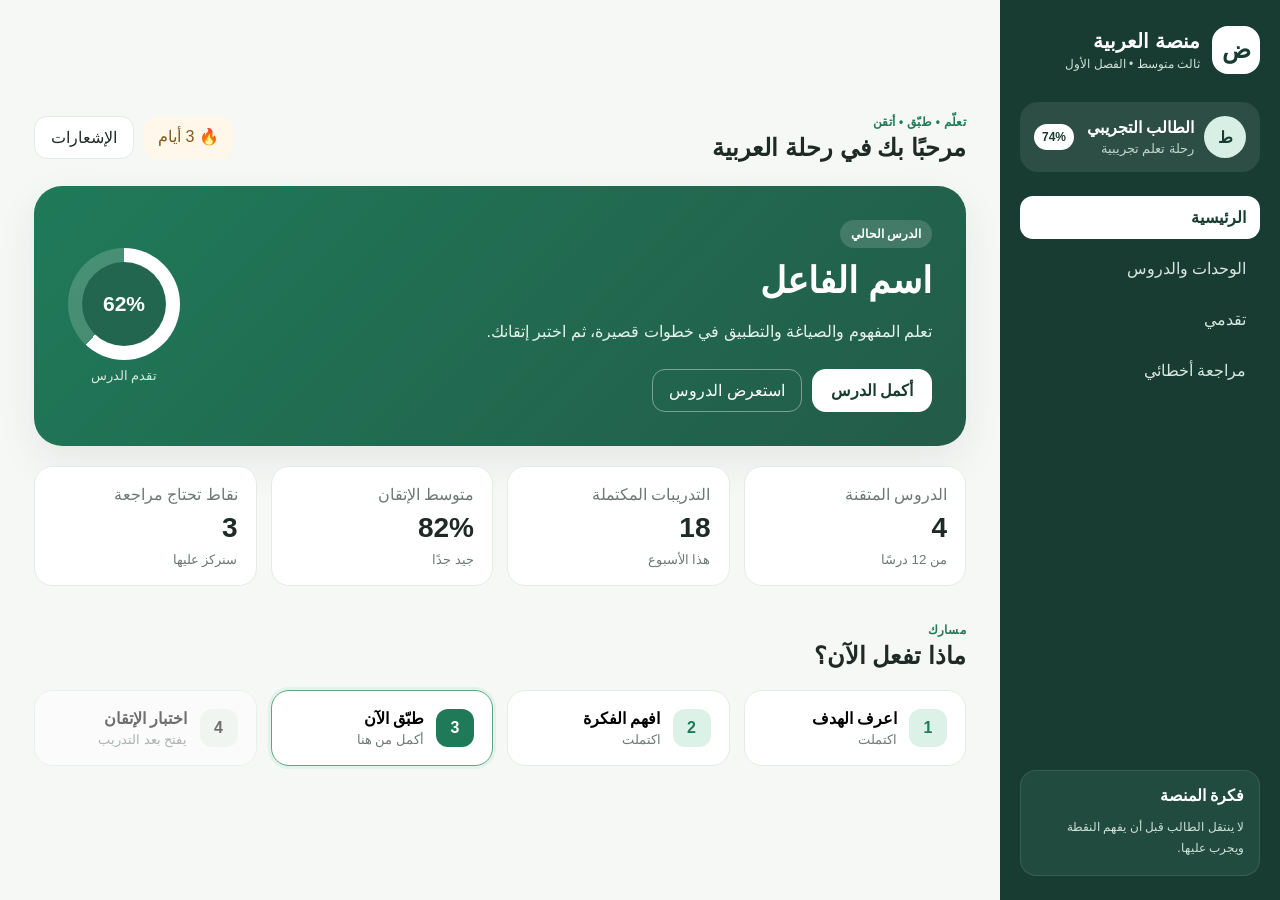
==== index.html @ d17ab95f "Add files via upload" ====
<!doctype html>
<html lang="ar" dir="rtl">
<head>
<meta charset="utf-8">
<meta name="viewport" content="width=device-width,initial-scale=1">
<title>منصة العربية التعليمية</title>
<link rel="stylesheet" href="styles.css">
</head>
<body>
<div class="app-shell">
  <aside class="sidebar" id="sidebar">
    <div class="brand">
      <div class="brand-mark">ض</div>
      <div>
        <h1>منصة العربية</h1>
        <p>ثالث متوسط • الفصل الأول</p>
      </div>
    </div>

    <div class="student-card">
      <div class="avatar">ط</div>
      <div>
        <strong>الطالب التجريبي</strong>
        <small>رحلة تعلم تجريبية</small>
      </div>
      <span class="score">74%</span>
    </div>

    <nav>
      <button class="nav-item active" data-view="home">الرئيسية</button>
      <button class="nav-item" data-view="units">الوحدات والدروس</button>
      <button class="nav-item" data-view="progress">تقدمي</button>
      <button class="nav-item" data-view="review">مراجعة أخطائي</button>
    </nav>

    <div class="side-note">
      <strong>فكرة المنصة</strong>
      <p>لا ينتقل الطالب قبل أن يفهم النقطة ويجرب عليها.</p>
    </div>
  </aside>

  <main class="main">
    <header class="topbar">
      <button class="menu-btn" id="menuBtn">☰</button>
      <div>
        <span class="eyebrow">تعلّم • طبّق • أتقن</span>
        <h2 id="pageTitle">مرحبًا بك في رحلة العربية</h2>
      </div>
      <div class="top-actions">
        <div class="streak">🔥 3 أيام</div>
        <button class="ghost">الإشعارات</button>
      </div>
    </header>

    <section id="home" class="view active-view">
      <div class="hero">
        <div>
          <span class="pill">الدرس الحالي</span>
          <h3>اسم الفاعل</h3>
          <p>تعلم المفهوم والصياغة والتطبيق في خطوات قصيرة، ثم اختبر إتقانك.</p>
          <div class="hero-actions">
            <button class="primary" onclick="openLesson()">أكمل الدرس</button>
            <button class="secondary" onclick="switchView('units')">استعرض الدروس</button>
          </div>
        </div>
        <div class="progress-ring">
          <div class="ring"><span>62%</span></div>
          <small>تقدم الدرس</small>
        </div>
      </div>

      <div class="stats-grid">
        <article><span>الدروس المتقنة</span><strong>4</strong><small>من 12 درسًا</small></article>
        <article><span>التدريبات المكتملة</span><strong>18</strong><small>هذا الأسبوع</small></article>
        <article><span>متوسط الإتقان</span><strong>82%</strong><small>جيد جدًا</small></article>
        <article><span>نقاط تحتاج مراجعة</span><strong>3</strong><small>سنركز عليها</small></article>
      </div>

      <div class="section-head">
        <div><span class="eyebrow">مسارك</span><h3>ماذا تفعل الآن؟</h3></div>
      </div>

      <div class="path-grid">
        <button class="path-card done"><span>1</span><div><strong>اعرف الهدف</strong><small>اكتملت</small></div></button>
        <button class="path-card done"><span>2</span><div><strong>افهم الفكرة</strong><small>اكتملت</small></div></button>
        <button class="path-card current" onclick="openLesson()"><span>3</span><div><strong>طبّق الآن</strong><small>أكمل من هنا</small></div></button>
        <button class="path-card locked"><span>4</span><div><strong>اختبار الإتقان</strong><small>يفتح بعد التدريب</small></div></button>
      </div>
    </section>

    <section id="units" class="view">
      <div class="section-head">
        <div><span class="eyebrow">الكتاب الدراسي</span><h3>الوحدات والدروس</h3></div>
        <div class="filter-chip">الفصل الدراسي الأول</div>
      </div>

      <div class="unit-card">
        <div class="unit-heading">
          <div><span class="unit-no">01</span><div><small>الوحدة الأولى</small><h3>حقوق وواجبات</h3></div></div>
          <span class="unit-progress">42% مكتمل</span>
        </div>
        <div class="lesson-list">
          <button><span class="type">استماع</span><strong>فئات تكلؤها عين الشريعة</strong><em>ابدأ</em></button>
          <button><span class="type">فهم قرائي</span><strong>وقضى ربك</strong><em>ابدأ</em></button>
          <button><span class="type">استراتيجية قراءة</span><strong>حقوق الأشخاص ذوي الإعاقة</strong><em>ابدأ</em></button>
          <button><span class="type">تحليل أدبي</span><strong>دَيْن الكريم</strong><em>ابدأ</em></button>
          <button><span class="type">رسم إملائي</span><strong>الألف اللينة في الأفعال الثلاثية</strong><em>ابدأ</em></button>
          <button class="featured" onclick="openLesson()"><span class="type">صنف لغوي</span><strong>اسم الفاعل</strong><em>أكمل ←</em></button>
          <button><span class="type">أسلوب لغوي</span><strong>القسم</strong><em>ابدأ</em></button>
          <button><span class="type">وظيفة نحوية</span><strong>الحال</strong><em>ابدأ</em></button>
        </div>
      </div>

      <div class="unit-card muted">
        <div class="unit-heading">
          <div><span class="unit-no">02</span><div><small>الوحدة الثانية</small><h3>أعلام معاصرون</h3></div></div>
          <span class="unit-progress">لم تبدأ</span>
        </div>
        <p class="unit-desc">تفتح الدروس تدريجيًا بحسب خطة المعلم.</p>
      </div>
    </section>

    <section id="lesson" class="view">
      <div class="lesson-top">
        <button class="back" onclick="switchView('units')">← العودة للدروس</button>
        <div class="lesson-progress"><span style="width:62%"></span></div>
        <small>62% من الدرس</small>
      </div>

      <div class="lesson-banner">
        <div>
          <span class="pill">الصنف اللغوي</span>
          <h2>اسم الفاعل</h2>
          <p>درس مصغّر: كل نقطة لها شرح قصير ثم تطبيق مباشر.</p>
        </div>
        <div class="lesson-meta">
          <span>⏱ 12 دقيقة</span><span>🎯 4 أهداف</span><span>✍️ 8 تدريبات</span>
        </div>
      </div>

      <div class="lesson-layout">
        <div class="lesson-content">
          <article class="card goals">
            <div class="card-title"><span>01</span><div><small>قبل أن تبدأ</small><h3>ماذا ستتعلم؟</h3></div></div>
            <div class="goal-list">
              <label><input type="checkbox" checked disabled> أن يتعرف الطالب مفهوم اسم الفاعل.</label>
              <label><input type="checkbox" disabled> أن يصوغ اسم الفاعل من الفعل الثلاثي.</label>
              <label><input type="checkbox" disabled> أن يصوغ اسم الفاعل من غير الثلاثي.</label>
              <label><input type="checkbox" disabled> أن يستخرج اسم الفاعل ويوظفه في جملة.</label>
            </div>
          </article>

          <article class="card micro-step">
            <div class="card-title"><span>02</span><div><small>النقطة الأولى</small><h3>ما اسم الفاعل؟</h3></div></div>
            <div class="explain">
              <p><strong>اسم الفاعل</strong> اسم مشتق يدل على من قام بالفعل.</p>
              <div class="examples">
                <span>كتب ← <b>كاتب</b></span>
                <span>حفظ ← <b>حافظ</b></span>
                <span>جلس ← <b>جالس</b></span>
              </div>
            </div>

            <div class="quick-check">
              <span class="check-label">تأكد من فهمك</span>
              <p>أي الكلمات الآتية اسم فاعل؟</p>
              <div class="choices" data-correct="كاتب">
                <button>كتاب</button><button>كاتب</button><button>مكتوب</button><button>كتابة</button>
              </div>
              <div class="feedback"></div>
            </div>
          </article>

          <article class="card video-card">
            <div class="card-title"><span>03</span><div><small>فيديو مختصر</small><h3>شاهد الفكرة في دقائق</h3></div></div>
            <div class="video-placeholder">
              <div class="play">▶</div>
              <strong>ضع رابط الفيديو هنا</strong>
              <small>YouTube / Vimeo / أي منصة فيديو تسمح بالتضمين</small>
            </div>
            <p class="hint">الأفضل: فيديو 3–7 دقائق يشرح نقطة واحدة فقط.</p>
          </article>

          <article class="card micro-step">
            <div class="card-title"><span>04</span><div><small>النقطة الثانية</small><h3>صياغته من الفعل الثلاثي</h3></div></div>
            <div class="rule-box">
              <span>القاعدة</span>
              <strong>يُصاغ غالبًا على وزن «فاعل».</strong>
            </div>
            <div class="examples">
              <span>نصر ← <b>ناصر</b></span>
              <span>شكر ← <b>شاكر</b></span>
              <span>صدق ← <b>صادق</b></span>
            </div>
            <div class="quick-check">
              <span class="check-label">طبّق الآن</span>
              <p>اسم الفاعل من الفعل «حفظ» هو:</p>
              <div class="choices" data-correct="حافظ">
                <button>محفوظ</button><button>حافظ</button><button>حِفظ</button><button>حَفِظ</button>
              </div>
              <div class="feedback"></div>
            </div>
          </article>

          <article class="card mastery">
            <div>
              <span class="eyebrow">بعد إنهاء النقاط</span>
              <h3>اختبار إتقان الدرس</h3>
              <p>6 أسئلة قصيرة: معرفة + تطبيق + استدلال. درجة الإتقان 80%.</p>
            </div>
            <button class="primary" id="masteryBtn">ابدأ اختبار الإتقان</button>
          </article>
        </div>

        <aside class="lesson-side">
          <div class="mini-card">
            <strong>رحلة الدرس</strong>
            <ol>
              <li class="done">الأهداف</li>
              <li class="done">مفهوم اسم الفاعل</li>
              <li class="current">الصياغة من الثلاثي</li>
              <li>الصياغة من غير الثلاثي</li>
              <li>التطبيق في السياق</li>
              <li>اختبار الإتقان</li>
            </ol>
          </div>
          <div class="mini-card smart">
            <span>💡</span>
            <strong>معالجة ذكية</strong>
            <p>إذا أخطأت في نقطة محددة فلن تعيد الدرس كله؛ ستعود للنقطة نفسها مع شرح أبسط وتدريب جديد.</p>
          </div>
        </aside>
      </div>
    </section>

    <section id="progress" class="view">
      <div class="section-head"><div><span class="eyebrow">ملف الطالب</span><h3>تقدمي في المهارات</h3></div></div>
      <div class="skills">
        <div><span>الفهم القرائي</span><div><i style="width:86%"></i></div><b>86%</b></div>
        <div><span>الصنف اللغوي</span><div><i style="width:74%"></i></div><b>74%</b></div>
        <div><span>الأسلوب اللغوي</span><div><i style="width:68%"></i></div><b>68%</b></div>
        <div><span>الوظيفة النحوية</span><div><i style="width:79%"></i></div><b>79%</b></div>
      </div>
    </section>

    <section id="review" class="view">
      <div class="section-head"><div><span class="eyebrow">مراجعة موجهة</span><h3>أخطائي التي تحتاج تدريبًا</h3></div></div>
      <div class="review-grid">
        <article><span class="warning">تحتاج مراجعة</span><h4>اسم الفاعل من غير الثلاثي</h4><p>أخطأت في سؤالين من آخر محاولة.</p><button class="secondary" onclick="openLesson()">تدرب الآن</button></article>
        <article><span class="ok">قريب من الإتقان</span><h4>أسلوب القسم</h4><p>أجب عن تدريب واحد إضافي لإكمال الإتقان.</p><button class="secondary">ابدأ التدريب</button></article>
      </div>
    </section>
  </main>
</div>

<div class="toast" id="toast"></div>
<script src="app.js"></script>
</body>
</html>
---- styles.css ----
:root{
  --bg:#f6f8f6;
  --card:#ffffff;
  --ink:#1e2a25;
  --muted:#6c7a73;
  --line:#e4ebe7;
  --accent:#1f7a5a;
  --accent2:#e9f5ef;
  --gold:#b47c2a;
  --danger:#b14b4b;
  --shadow:0 14px 40px rgba(30,42,37,.08);
  --radius:22px;
}
*{box-sizing:border-box}
body{margin:0;font-family:"Tahoma","Arial",sans-serif;background:var(--bg);color:var(--ink)}
button{font:inherit}
.app-shell{display:grid;grid-template-columns:280px 1fr;min-height:100vh}
.sidebar{background:#183c31;color:white;padding:26px 20px;position:sticky;top:0;height:100vh}
.brand{display:flex;gap:12px;align-items:center;margin-bottom:28px}
.brand-mark{width:48px;height:48px;border-radius:16px;background:#fff;color:#183c31;display:grid;place-items:center;font-weight:800;font-size:24px}
.brand h1{font-size:20px;margin:0 0 4px}.brand p{margin:0;color:#cfe0d8;font-size:12px}
.student-card{background:rgba(255,255,255,.09);padding:14px;border-radius:18px;display:grid;grid-template-columns:42px 1fr auto;gap:10px;align-items:center;margin-bottom:24px}
.avatar{width:42px;height:42px;border-radius:50%;background:#d7efe4;color:#183c31;display:grid;place-items:center;font-weight:800}
.student-card strong,.student-card small{display:block}.student-card small{color:#bfd5cb;margin-top:4px}.score{background:#fff;color:#183c31;padding:6px 8px;border-radius:999px;font-size:12px;font-weight:700}
nav{display:grid;gap:8px}.nav-item{border:0;background:transparent;color:#d7e6df;text-align:right;padding:12px 14px;border-radius:13px;cursor:pointer}
.nav-item:hover,.nav-item.active{background:white;color:#183c31;font-weight:700}
.side-note{position:absolute;bottom:24px;right:20px;left:20px;background:#214b3e;border:1px solid rgba(255,255,255,.1);padding:15px;border-radius:16px}
.side-note p{font-size:12px;line-height:1.8;color:#cfe0d8;margin-bottom:0}
.main{padding:0 34px 50px;max-width:1500px;width:100%;margin:auto}
.topbar{display:flex;align-items:center;justify-content:space-between;padding:28px 0 24px;gap:20px}
.topbar h2{margin:4px 0 0;font-size:24px}.eyebrow{font-size:12px;color:var(--accent);font-weight:800;letter-spacing:.3px}
.top-actions{display:flex;gap:10px}.ghost,.secondary{background:white;border:1px solid var(--line);padding:11px 16px;border-radius:13px;color:var(--ink);cursor:pointer}.streak{padding:11px 14px;background:#fff7e9;border-radius:13px;color:#80591c}
.menu-btn{display:none;border:0;background:white;border-radius:10px;padding:8px 10px}
.view{display:none}.active-view{display:block}
.hero{background:linear-gradient(135deg,#1f7a5a,#235b48);color:white;padding:34px;border-radius:28px;display:flex;justify-content:space-between;align-items:center;box-shadow:var(--shadow)}
.hero h3{font-size:36px;margin:12px 0}.hero p{max-width:650px;color:#e6f2ed;line-height:1.8}.pill{display:inline-block;background:rgba(255,255,255,.15);padding:7px 11px;border-radius:999px;font-size:12px;font-weight:700}
.hero-actions{display:flex;gap:10px;margin-top:22px}.primary{background:#183c31;color:white;border:0;padding:12px 19px;border-radius:14px;font-weight:800;cursor:pointer}.hero .primary{background:white;color:#183c31}.hero .secondary{background:transparent;color:white;border-color:rgba(255,255,255,.4)}
.progress-ring{text-align:center}.ring{width:112px;height:112px;border-radius:50%;background:conic-gradient(#fff 62%,rgba(255,255,255,.18) 0);display:grid;place-items:center;position:relative}.ring:after{content:"";width:84px;height:84px;border-radius:50%;background:#23664f;position:absolute}.ring span{z-index:2;font-weight:900;font-size:21px}.progress-ring small{display:block;margin-top:8px;color:#d8ebe3}
.stats-grid{display:grid;grid-template-columns:repeat(4,1fr);gap:14px;margin:20px 0 34px}.stats-grid article{background:white;border:1px solid var(--line);border-radius:18px;padding:18px}.stats-grid span,.stats-grid small{display:block;color:var(--muted)}.stats-grid strong{display:block;font-size:28px;margin:8px 0}
.section-head{display:flex;align-items:center;justify-content:space-between;margin:12px 0 16px}.section-head h3{margin:4px 0;font-size:24px}.filter-chip{background:white;border:1px solid var(--line);padding:10px 13px;border-radius:999px;font-size:12px}
.path-grid{display:grid;grid-template-columns:repeat(4,1fr);gap:14px}.path-card{border:1px solid var(--line);background:white;border-radius:18px;padding:18px;display:flex;gap:12px;text-align:right;align-items:center;cursor:pointer}.path-card>span{width:38px;height:38px;border-radius:12px;background:#eef3f0;display:grid;place-items:center;font-weight:900}.path-card strong,.path-card small{display:block}.path-card small{color:var(--muted);margin-top:4px}.path-card.done>span{background:#dcf2e8;color:var(--accent)}.path-card.current{border-color:#5ca586;box-shadow:0 0 0 3px #e3f3ec}.path-card.current>span{background:var(--accent);color:white}.path-card.locked{opacity:.55}
.unit-card{background:white;border:1px solid var(--line);border-radius:24px;padding:20px;margin-bottom:18px}.unit-heading{display:flex;justify-content:space-between;align-items:center;padding-bottom:16px;border-bottom:1px solid var(--line)}.unit-heading>div{display:flex;align-items:center;gap:12px}.unit-no{font-size:28px;color:#9db0a7;font-weight:900}.unit-heading h3{margin:3px 0}.unit-heading small{color:var(--muted)}.unit-progress{font-size:12px;background:var(--accent2);color:var(--accent);padding:8px 10px;border-radius:999px}.lesson-list{display:grid;gap:8px;padding-top:14px}.lesson-list button{display:grid;grid-template-columns:150px 1fr auto;align-items:center;gap:12px;border:0;background:#fbfcfb;padding:13px 14px;border-radius:14px;text-align:right;cursor:pointer}.lesson-list button:hover{background:#f0f6f3}.lesson-list .type{font-size:11px;color:var(--accent);font-weight:800}.lesson-list em{font-style:normal;color:var(--muted);font-size:12px}.lesson-list .featured{background:#eaf6f0;border:1px solid #cfe9dc}.unit-card.muted{opacity:.75}.unit-desc{color:var(--muted)}
.lesson-top{display:grid;grid-template-columns:auto 1fr auto;align-items:center;gap:14px;margin-bottom:16px}.back{border:0;background:transparent;color:var(--accent);cursor:pointer}.lesson-progress{height:8px;background:#e5ece8;border-radius:99px;overflow:hidden}.lesson-progress span{display:block;height:100%;background:var(--accent);border-radius:99px}
.lesson-banner{background:#fff;border:1px solid var(--line);border-radius:24px;padding:24px;display:flex;justify-content:space-between;align-items:end}.lesson-banner .pill{background:var(--accent2);color:var(--accent)}.lesson-banner h2{font-size:32px;margin:10px 0}.lesson-banner p{color:var(--muted)}.lesson-meta{display:flex;gap:8px;flex-wrap:wrap}.lesson-meta span{background:#f4f7f5;padding:9px 10px;border-radius:12px;font-size:12px}
.lesson-layout{display:grid;grid-template-columns:minmax(0,1fr) 280px;gap:18px;margin-top:18px}.lesson-content{display:grid;gap:16px}.card,.mini-card{background:white;border:1px solid var(--line);border-radius:22px;padding:22px}.card-title{display:flex;gap:12px;align-items:center;margin-bottom:18px}.card-title>span{width:42px;height:42px;border-radius:13px;background:var(--accent2);color:var(--accent);display:grid;place-items:center;font-weight:900}.card-title small{color:var(--muted)}.card-title h3{margin:3px 0}
.goal-list{display:grid;gap:11px}.goal-list label{background:#f8faf9;padding:12px 14px;border-radius:12px}.goal-list input{accent-color:var(--accent);margin-left:8px}
.explain{line-height:1.9}.examples{display:flex;gap:10px;flex-wrap:wrap;margin-top:14px}.examples span{background:#f3f7f5;border:1px solid var(--line);padding:10px 13px;border-radius:12px}
.quick-check{margin-top:20px;padding-top:18px;border-top:1px dashed #dbe4df}.check-label{font-size:11px;font-weight:800;color:var(--gold);background:#fff4df;padding:6px 9px;border-radius:999px}.choices{display:grid;grid-template-columns:repeat(2,1fr);gap:9px;margin-top:12px}.choices button{border:1px solid var(--line);background:white;padding:12px;border-radius:12px;cursor:pointer}.choices button.correct{border-color:#52a27d;background:#e8f6ef;color:#176442;font-weight:800}.choices button.wrong{border-color:#d88585;background:#fff0f0;color:#9e3434}.feedback{min-height:24px;margin-top:10px;font-size:13px;font-weight:700}
.video-placeholder{height:250px;border-radius:18px;background:linear-gradient(135deg,#1d332b,#315846);color:white;display:grid;place-items:center;text-align:center;align-content:center;gap:8px}.play{width:60px;height:60px;border-radius:50%;background:white;color:#1d332b;display:grid;place-items:center;font-size:20px;margin:auto}.video-placeholder small{color:#d2e3dc}.hint{font-size:12px;color:var(--muted);margin-bottom:0}
.rule-box{padding:16px;border-right:4px solid var(--accent);background:#f2f8f5;border-radius:12px}.rule-box span,.rule-box strong{display:block}.rule-box span{font-size:11px;color:var(--muted);margin-bottom:5px}
.mastery{display:flex;justify-content:space-between;align-items:center;background:#193e32;color:white}.mastery .eyebrow{color:#a9dbc6}.mastery p{color:#d6e8e0;max-width:620px}
.lesson-side{display:grid;align-content:start;gap:14px;position:sticky;top:20px;height:max-content}.mini-card ol{padding-right:20px;margin-bottom:0}.mini-card li{padding:8px 0;color:var(--muted)}.mini-card li.done{color:var(--accent)}.mini-card li.current{font-weight:800;color:var(--ink)}.mini-card.smart{background:#fff8ec;border-color:#f1dfbc}.mini-card.smart span{font-size:24px}.mini-card.smart p{font-size:12px;line-height:1.8;color:#735a30}
.skills{display:grid;gap:12px}.skills>div{background:white;border:1px solid var(--line);border-radius:16px;padding:16px;display:grid;grid-template-columns:160px 1fr 60px;gap:14px;align-items:center}.skills>div>div{height:10px;background:#e6ece9;border-radius:99px;overflow:hidden}.skills i{display:block;height:100%;background:var(--accent);border-radius:99px}.skills b{text-align:left}
.review-grid{display:grid;grid-template-columns:repeat(2,1fr);gap:16px}.review-grid article{background:white;border:1px solid var(--line);border-radius:20px;padding:20px}.review-grid p{color:var(--muted)}.warning,.ok{font-size:11px;padding:6px 9px;border-radius:99px;font-weight:800}.warning{background:#fff0e5;color:#a85a20}.ok{background:#eaf6f0;color:#21684f}
.toast{position:fixed;bottom:24px;left:24px;background:#182b24;color:white;padding:12px 16px;border-radius:14px;opacity:0;transform:translateY(10px);transition:.25s;pointer-events:none}.toast.show{opacity:1;transform:translateY(0)}
@media(max-width:1050px){.app-shell{grid-template-columns:1fr}.sidebar{position:fixed;right:-300px;z-index:50;width:280px;transition:.25s}.sidebar.open{right:0}.main{padding:0 18px 40px}.menu-btn{display:block}.stats-grid,.path-grid{grid-template-columns:repeat(2,1fr)}.lesson-layout{grid-template-columns:1fr}.lesson-side{position:static}.side-note{position:static;margin-top:24px}}
@media(max-width:700px){.top-actions{display:none}.hero{align-items:flex-start;gap:24px}.progress-ring{display:none}.stats-grid,.path-grid,.review-grid{grid-template-columns:1fr}.lesson-list button{grid-template-columns:1fr auto}.lesson-list .type{grid-column:1/-1}.lesson-banner{display:block}.lesson-meta{margin-top:16px}.choices{grid-template-columns:1fr}.skills>div{grid-template-columns:1fr}.mastery{display:block}.mastery button{margin-top:14px;width:100%}}
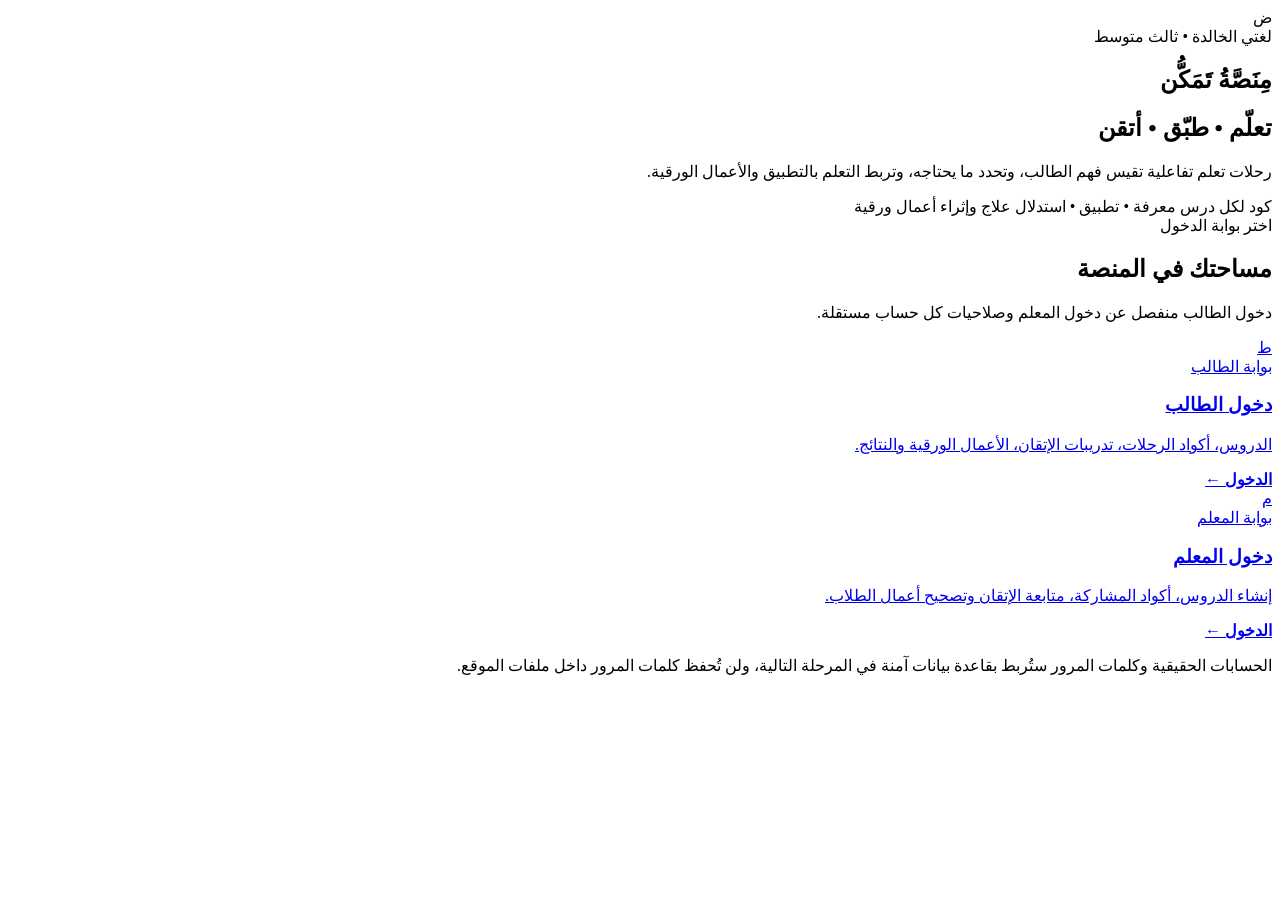
==== commit 794c6d7b: "feat: add separate student and teacher entry portals" ====
--- a/index.html
+++ b/index.html
@@ -3,257 +3,61 @@
 <head>
 <meta charset="utf-8">
 <meta name="viewport" content="width=device-width,initial-scale=1">
-<title>منصة العربية التعليمية</title>
-<link rel="stylesheet" href="styles.css">
+<meta name="theme-color" content="#173f35">
+<title>مِنَصَّةُ تَمَكُّن | لغتي الخالدة</title>
+<link rel="stylesheet" href="portal.css">
 </head>
-<body>
-<div class="app-shell">
-  <aside class="sidebar" id="sidebar">
-    <div class="brand">
+<body class="portal-body">
+<main class="portal-shell">
+  <section class="portal-hero">
+    <div class="brand-lockup">
       <div class="brand-mark">ض</div>
       <div>
-        <h1>منصة العربية</h1>
-        <p>ثالث متوسط • الفصل الأول</p>
+        <span class="eyebrow">لغتي الخالدة • ثالث متوسط</span>
+        <h1>مِنَصَّةُ تَمَكُّن</h1>
       </div>
     </div>
+    <h2>تعلّم • طبّق • أتقن</h2>
+    <p>رحلات تعلم تفاعلية تقيس فهم الطالب، وتحدد ما يحتاجه، وتربط التعلم بالتطبيق والأعمال الورقية.</p>
+    <div class="feature-pills">
+      <span>كود لكل درس</span>
+      <span>معرفة • تطبيق • استدلال</span>
+      <span>علاج وإثراء</span>
+      <span>أعمال ورقية</span>
+    </div>
+  </section>
 
-    <div class="student-card">
-      <div class="avatar">ط</div>
-      <div>
-        <strong>الطالب التجريبي</strong>
-        <small>رحلة تعلم تجريبية</small>
-      </div>
-      <span class="score">74%</span>
+  <section class="portal-choices" aria-label="بوابات الدخول">
+    <div class="section-heading">
+      <span>اختر بوابة الدخول</span>
+      <h2>مساحتك في المنصة</h2>
+      <p>دخول الطالب منفصل عن دخول المعلم وصلاحيات كل حساب مستقلة.</p>
     </div>
 
-    <nav>
-      <button class="nav-item active" data-view="home">الرئيسية</button>
-      <button class="nav-item" data-view="units">الوحدات والدروس</button>
-      <button class="nav-item" data-view="progress">تقدمي</button>
-      <button class="nav-item" data-view="review">مراجعة أخطائي</button>
-    </nav>
+    <div class="role-grid">
+      <a class="role-card student" href="student.html">
+        <div class="role-icon">ط</div>
+        <div>
+          <span class="role-label">بوابة الطالب</span>
+          <h3>دخول الطالب</h3>
+          <p>الدروس، أكواد الرحلات، تدريبات الإتقان، الأعمال الورقية والنتائج.</p>
+        </div>
+        <strong>الدخول ←</strong>
+      </a>
 
-    <div class="side-note">
-      <strong>فكرة المنصة</strong>
-      <p>لا ينتقل الطالب قبل أن يفهم النقطة ويجرب عليها.</p>
+      <a class="role-card teacher" href="teacher.html">
+        <div class="role-icon">م</div>
+        <div>
+          <span class="role-label">بوابة المعلم</span>
+          <h3>دخول المعلم</h3>
+          <p>إنشاء الدروس، أكواد المشاركة، متابعة الإتقان وتصحيح أعمال الطلاب.</p>
+        </div>
+        <strong>الدخول ←</strong>
+      </a>
     </div>
-  </aside>
 
-  <main class="main">
-    <header class="topbar">
-      <button class="menu-btn" id="menuBtn">☰</button>
-      <div>
-        <span class="eyebrow">تعلّم • طبّق • أتقن</span>
-        <h2 id="pageTitle">مرحبًا بك في رحلة العربية</h2>
-      </div>
-      <div class="top-actions">
-        <div class="streak">🔥 3 أيام</div>
-        <button class="ghost">الإشعارات</button>
-      </div>
-    </header>
-
-    <section id="home" class="view active-view">
-      <div class="hero">
-        <div>
-          <span class="pill">الدرس الحالي</span>
-          <h3>اسم الفاعل</h3>
-          <p>تعلم المفهوم والصياغة والتطبيق في خطوات قصيرة، ثم اختبر إتقانك.</p>
-          <div class="hero-actions">
-            <button class="primary" onclick="openLesson()">أكمل الدرس</button>
-            <button class="secondary" onclick="switchView('units')">استعرض الدروس</button>
-          </div>
-        </div>
-        <div class="progress-ring">
-          <div class="ring"><span>62%</span></div>
-          <small>تقدم الدرس</small>
-        </div>
-      </div>
-
-      <div class="stats-grid">
-        <article><span>الدروس المتقنة</span><strong>4</strong><small>من 12 درسًا</small></article>
-        <article><span>التدريبات المكتملة</span><strong>18</strong><small>هذا الأسبوع</small></article>
-        <article><span>متوسط الإتقان</span><strong>82%</strong><small>جيد جدًا</small></article>
-        <article><span>نقاط تحتاج مراجعة</span><strong>3</strong><small>سنركز عليها</small></article>
-      </div>
-
-      <div class="section-head">
-        <div><span class="eyebrow">مسارك</span><h3>ماذا تفعل الآن؟</h3></div>
-      </div>
-
-      <div class="path-grid">
-        <button class="path-card done"><span>1</span><div><strong>اعرف الهدف</strong><small>اكتملت</small></div></button>
-        <button class="path-card done"><span>2</span><div><strong>افهم الفكرة</strong><small>اكتملت</small></div></button>
-        <button class="path-card current" onclick="openLesson()"><span>3</span><div><strong>طبّق الآن</strong><small>أكمل من هنا</small></div></button>
-        <button class="path-card locked"><span>4</span><div><strong>اختبار الإتقان</strong><small>يفتح بعد التدريب</small></div></button>
-      </div>
-    </section>
-
-    <section id="units" class="view">
-      <div class="section-head">
-        <div><span class="eyebrow">الكتاب الدراسي</span><h3>الوحدات والدروس</h3></div>
-        <div class="filter-chip">الفصل الدراسي الأول</div>
-      </div>
-
-      <div class="unit-card">
-        <div class="unit-heading">
-          <div><span class="unit-no">01</span><div><small>الوحدة الأولى</small><h3>حقوق وواجبات</h3></div></div>
-          <span class="unit-progress">42% مكتمل</span>
-        </div>
-        <div class="lesson-list">
-          <button><span class="type">استماع</span><strong>فئات تكلؤها عين الشريعة</strong><em>ابدأ</em></button>
-          <button><span class="type">فهم قرائي</span><strong>وقضى ربك</strong><em>ابدأ</em></button>
-          <button><span class="type">استراتيجية قراءة</span><strong>حقوق الأشخاص ذوي الإعاقة</strong><em>ابدأ</em></button>
-          <button><span class="type">تحليل أدبي</span><strong>دَيْن الكريم</strong><em>ابدأ</em></button>
-          <button><span class="type">رسم إملائي</span><strong>الألف اللينة في الأفعال الثلاثية</strong><em>ابدأ</em></button>
-          <button class="featured" onclick="openLesson()"><span class="type">صنف لغوي</span><strong>اسم الفاعل</strong><em>أكمل ←</em></button>
-          <button><span class="type">أسلوب لغوي</span><strong>القسم</strong><em>ابدأ</em></button>
-          <button><span class="type">وظيفة نحوية</span><strong>الحال</strong><em>ابدأ</em></button>
-        </div>
-      </div>
-
-      <div class="unit-card muted">
-        <div class="unit-heading">
-          <div><span class="unit-no">02</span><div><small>الوحدة الثانية</small><h3>أعلام معاصرون</h3></div></div>
-          <span class="unit-progress">لم تبدأ</span>
-        </div>
-        <p class="unit-desc">تفتح الدروس تدريجيًا بحسب خطة المعلم.</p>
-      </div>
-    </section>
-
-    <section id="lesson" class="view">
-      <div class="lesson-top">
-        <button class="back" onclick="switchView('units')">← العودة للدروس</button>
-        <div class="lesson-progress"><span style="width:62%"></span></div>
-        <small>62% من الدرس</small>
-      </div>
-
-      <div class="lesson-banner">
-        <div>
-          <span class="pill">الصنف اللغوي</span>
-          <h2>اسم الفاعل</h2>
-          <p>درس مصغّر: كل نقطة لها شرح قصير ثم تطبيق مباشر.</p>
-        </div>
-        <div class="lesson-meta">
-          <span>⏱ 12 دقيقة</span><span>🎯 4 أهداف</span><span>✍️ 8 تدريبات</span>
-        </div>
-      </div>
-
-      <div class="lesson-layout">
-        <div class="lesson-content">
-          <article class="card goals">
-            <div class="card-title"><span>01</span><div><small>قبل أن تبدأ</small><h3>ماذا ستتعلم؟</h3></div></div>
-            <div class="goal-list">
-              <label><input type="checkbox" checked disabled> أن يتعرف الطالب مفهوم اسم الفاعل.</label>
-              <label><input type="checkbox" disabled> أن يصوغ اسم الفاعل من الفعل الثلاثي.</label>
-              <label><input type="checkbox" disabled> أن يصوغ اسم الفاعل من غير الثلاثي.</label>
-              <label><input type="checkbox" disabled> أن يستخرج اسم الفاعل ويوظفه في جملة.</label>
-            </div>
-          </article>
-
-          <article class="card micro-step">
-            <div class="card-title"><span>02</span><div><small>النقطة الأولى</small><h3>ما اسم الفاعل؟</h3></div></div>
-            <div class="explain">
-              <p><strong>اسم الفاعل</strong> اسم مشتق يدل على من قام بالفعل.</p>
-              <div class="examples">
-                <span>كتب ← <b>كاتب</b></span>
-                <span>حفظ ← <b>حافظ</b></span>
-                <span>جلس ← <b>جالس</b></span>
-              </div>
-            </div>
-
-            <div class="quick-check">
-              <span class="check-label">تأكد من فهمك</span>
-              <p>أي الكلمات الآتية اسم فاعل؟</p>
-              <div class="choices" data-correct="كاتب">
-                <button>كتاب</button><button>كاتب</button><button>مكتوب</button><button>كتابة</button>
-              </div>
-              <div class="feedback"></div>
-            </div>
-          </article>
-
-          <article class="card video-card">
-            <div class="card-title"><span>03</span><div><small>فيديو مختصر</small><h3>شاهد الفكرة في دقائق</h3></div></div>
-            <div class="video-placeholder">
-              <div class="play">▶</div>
-              <strong>ضع رابط الفيديو هنا</strong>
-              <small>YouTube / Vimeo / أي منصة فيديو تسمح بالتضمين</small>
-            </div>
-            <p class="hint">الأفضل: فيديو 3–7 دقائق يشرح نقطة واحدة فقط.</p>
-          </article>
-
-          <article class="card micro-step">
-            <div class="card-title"><span>04</span><div><small>النقطة الثانية</small><h3>صياغته من الفعل الثلاثي</h3></div></div>
-            <div class="rule-box">
-              <span>القاعدة</span>
-              <strong>يُصاغ غالبًا على وزن «فاعل».</strong>
-            </div>
-            <div class="examples">
-              <span>نصر ← <b>ناصر</b></span>
-              <span>شكر ← <b>شاكر</b></span>
-              <span>صدق ← <b>صادق</b></span>
-            </div>
-            <div class="quick-check">
-              <span class="check-label">طبّق الآن</span>
-              <p>اسم الفاعل من الفعل «حفظ» هو:</p>
-              <div class="choices" data-correct="حافظ">
-                <button>محفوظ</button><button>حافظ</button><button>حِفظ</button><button>حَفِظ</button>
-              </div>
-              <div class="feedback"></div>
-            </div>
-          </article>
-
-          <article class="card mastery">
-            <div>
-              <span class="eyebrow">بعد إنهاء النقاط</span>
-              <h3>اختبار إتقان الدرس</h3>
-              <p>6 أسئلة قصيرة: معرفة + تطبيق + استدلال. درجة الإتقان 80%.</p>
-            </div>
-            <button class="primary" id="masteryBtn">ابدأ اختبار الإتقان</button>
-          </article>
-        </div>
-
-        <aside class="lesson-side">
-          <div class="mini-card">
-            <strong>رحلة الدرس</strong>
-            <ol>
-              <li class="done">الأهداف</li>
-              <li class="done">مفهوم اسم الفاعل</li>
-              <li class="current">الصياغة من الثلاثي</li>
-              <li>الصياغة من غير الثلاثي</li>
-              <li>التطبيق في السياق</li>
-              <li>اختبار الإتقان</li>
-            </ol>
-          </div>
-          <div class="mini-card smart">
-            <span>💡</span>
-            <strong>معالجة ذكية</strong>
-            <p>إذا أخطأت في نقطة محددة فلن تعيد الدرس كله؛ ستعود للنقطة نفسها مع شرح أبسط وتدريب جديد.</p>
-          </div>
-        </aside>
-      </div>
-    </section>
-
-    <section id="progress" class="view">
-      <div class="section-head"><div><span class="eyebrow">ملف الطالب</span><h3>تقدمي في المهارات</h3></div></div>
-      <div class="skills">
-        <div><span>الفهم القرائي</span><div><i style="width:86%"></i></div><b>86%</b></div>
-        <div><span>الصنف اللغوي</span><div><i style="width:74%"></i></div><b>74%</b></div>
-        <div><span>الأسلوب اللغوي</span><div><i style="width:68%"></i></div><b>68%</b></div>
-        <div><span>الوظيفة النحوية</span><div><i style="width:79%"></i></div><b>79%</b></div>
-      </div>
-    </section>
-
-    <section id="review" class="view">
-      <div class="section-head"><div><span class="eyebrow">مراجعة موجهة</span><h3>أخطائي التي تحتاج تدريبًا</h3></div></div>
-      <div class="review-grid">
-        <article><span class="warning">تحتاج مراجعة</span><h4>اسم الفاعل من غير الثلاثي</h4><p>أخطأت في سؤالين من آخر محاولة.</p><button class="secondary" onclick="openLesson()">تدرب الآن</button></article>
-        <article><span class="ok">قريب من الإتقان</span><h4>أسلوب القسم</h4><p>أجب عن تدريب واحد إضافي لإكمال الإتقان.</p><button class="secondary">ابدأ التدريب</button></article>
-      </div>
-    </section>
-  </main>
-</div>
-
-<div class="toast" id="toast"></div>
-<script src="app.js"></script>
+    <p class="portal-note">الحسابات الحقيقية وكلمات المرور ستُربط بقاعدة بيانات آمنة في المرحلة التالية، ولن تُحفظ كلمات المرور داخل ملفات الموقع.</p>
+  </section>
+</main>
 </body>
-</html>
+</html>
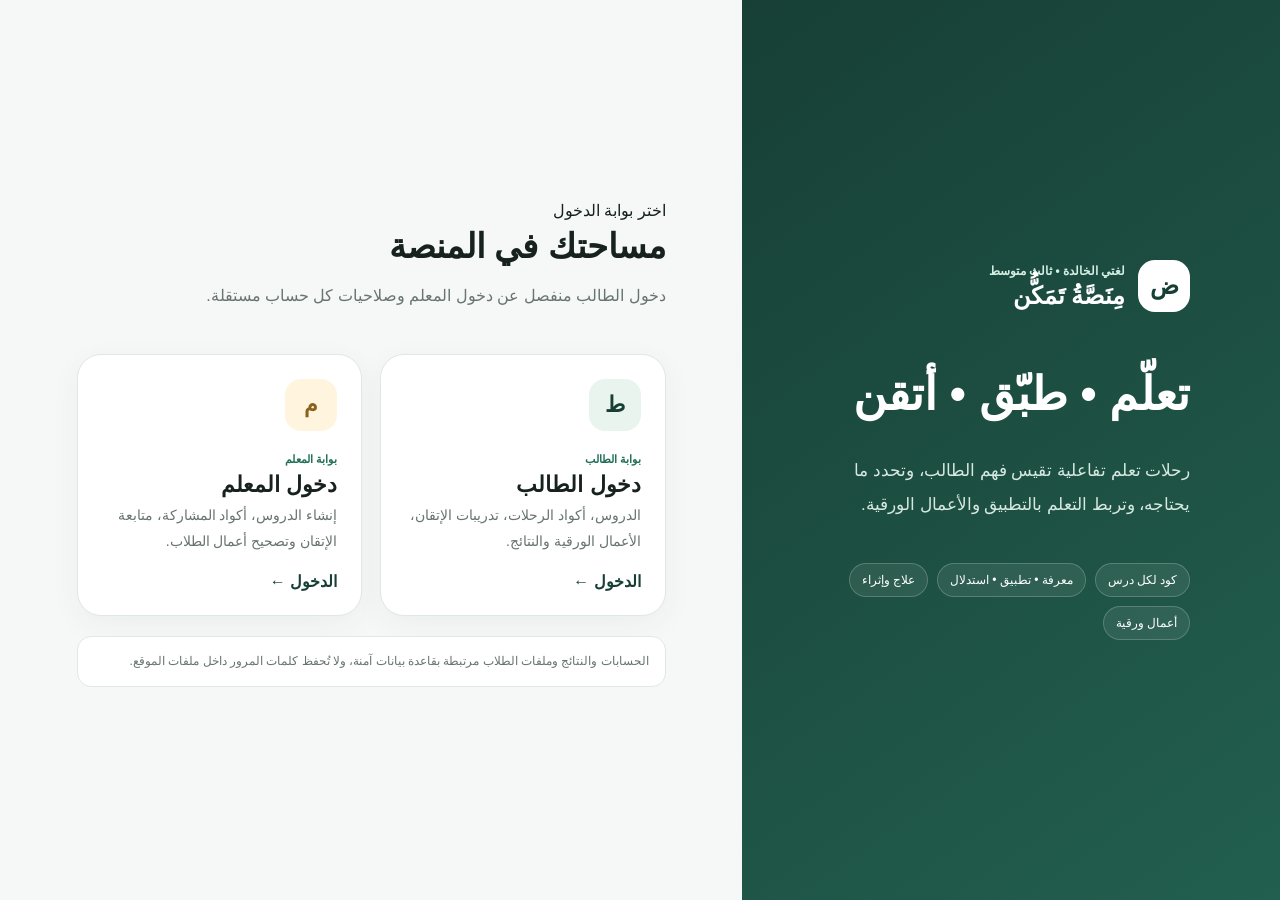
==== commit 546921fe: "copy: reflect live database connection" ====
--- a/index.html
+++ b/index.html
@@ -56,7 +56,7 @@
       </a>
     </div>
 
-    <p class="portal-note">الحسابات الحقيقية وكلمات المرور ستُربط بقاعدة بيانات آمنة في المرحلة التالية، ولن تُحفظ كلمات المرور داخل ملفات الموقع.</p>
+    <p class="portal-note">الحسابات والنتائج وملفات الطلاب مرتبطة بقاعدة بيانات آمنة، ولا تُحفظ كلمات المرور داخل ملفات الموقع.</p>
   </section>
 </main>
 </body>
--- a/portal.css
+++ b/portal.css
@@ -0,0 +1,27 @@
+:root{--green:#173f35;--green2:#1f6f57;--mint:#eaf4ef;--gold:#d6a84f;--ink:#17221e;--muted:#68756f;--line:#dfe8e3;--bg:#f6f8f7;--white:#fff;--shadow:0 20px 60px rgba(23,63,53,.10)}
+*{box-sizing:border-box}html{font-family:Tahoma,Arial,sans-serif}body{margin:0;color:var(--ink);background:var(--bg)}a{text-decoration:none;color:inherit}button,input{font:inherit}.eyebrow{font-size:12px;font-weight:800;color:var(--green2)}.brand-lockup{display:flex;align-items:center;gap:13px}.brand-mark{width:52px;height:52px;border-radius:17px;display:grid;place-items:center;background:var(--green);color:#fff;font-size:24px;font-weight:900}.brand-lockup h1{margin:3px 0 0;font-size:24px}.portal-body{min-height:100vh}.portal-shell{min-height:100vh;display:grid;grid-template-columns:minmax(320px,42%) 1fr}.portal-hero{background:linear-gradient(145deg,#173f35,#225f4e);color:#fff;padding:64px 7vw;display:flex;flex-direction:column;justify-content:center}.portal-hero .brand-mark{background:#fff;color:var(--green)}.portal-hero .eyebrow{color:#d4eee3}.portal-hero h2{font-size:46px;margin:54px 0 14px;line-height:1.25}.portal-hero p{max-width:620px;line-height:2;color:#d7e8e1;font-size:17px}.feature-pills{display:flex;flex-wrap:wrap;gap:9px;margin-top:24px}.feature-pills span{border:1px solid rgba(255,255,255,.2);background:rgba(255,255,255,.08);padding:9px 12px;border-radius:999px;font-size:12px}.portal-choices{padding:58px 6vw;display:flex;flex-direction:column;justify-content:center}.section-heading h2{font-size:34px;margin:6px 0 8px}.section-heading p{color:var(--muted);line-height:1.8}.role-grid{display:grid;grid-template-columns:1fr 1fr;gap:18px;margin-top:28px}.role-card{background:#fff;border:1px solid var(--line);border-radius:24px;padding:24px;box-shadow:0 8px 30px rgba(20,60,48,.05);transition:.2s;display:grid;gap:18px}.role-card:hover{transform:translateY(-3px);box-shadow:var(--shadow);border-color:#b8d3c7}.role-icon{width:52px;height:52px;border-radius:16px;background:var(--mint);color:var(--green);display:grid;place-items:center;font-weight:900;font-size:22px}.role-label{font-size:11px;font-weight:800;color:var(--green2)}.role-card h3{font-size:22px;margin:5px 0}.role-card p{color:var(--muted);line-height:1.8;font-size:14px;margin:0}.role-card strong{color:var(--green)}.role-card.teacher .role-icon{background:#fff5df;color:#8a621c}.portal-note{margin-top:20px;padding:14px 16px;border-radius:14px;background:#fff;border:1px solid var(--line);color:var(--muted);font-size:12px;line-height:1.8}
+.auth-body{min-height:100vh}.auth-layout{min-height:100vh;display:grid;grid-template-columns:minmax(330px,44%) 1fr}.auth-brand{background:linear-gradient(150deg,#173f35,#225f4e);color:#fff;padding:52px 7vw;display:flex;flex-direction:column;justify-content:center}.auth-brand .brand-mark{background:#fff;color:var(--green)}.auth-brand .eyebrow{color:#cfe9df}.auth-brand h2{font-size:40px;margin:52px 0 12px}.auth-brand>p{color:#d5e8e0;line-height:2;max-width:560px}.auth-brand ul{margin:24px 0 0;padding-right:22px;color:#dcebe5;line-height:2.2}.back-home{position:absolute;top:24px;color:#dcebe5;font-size:13px}.auth-panel{display:grid;place-items:center;padding:35px}.auth-card{width:min(470px,100%);background:#fff;border:1px solid var(--line);border-radius:26px;padding:30px;box-shadow:var(--shadow)}.auth-title>span{font-size:11px;background:var(--mint);color:var(--green);font-weight:800;padding:6px 9px;border-radius:999px}.auth-title h2{font-size:30px;margin:14px 0 5px}.auth-title p{color:var(--muted);margin:0 0 24px}.auth-card label{display:block;margin:15px 0}.auth-card label>span{display:block;margin-bottom:8px;font-size:13px;font-weight:800}.auth-card input{width:100%;border:1px solid var(--line);border-radius:13px;padding:13px 14px;background:#fbfcfb;outline:none}.auth-card input:focus{border-color:#77aa94;box-shadow:0 0 0 3px #e6f3ed}.auth-submit{width:100%;border:0;border-radius:14px;padding:13px;background:var(--green);color:#fff;font-weight:900;margin-top:8px;cursor:pointer}.auth-message{display:none;margin-top:14px;padding:12px;border-radius:12px;background:#fff8e7;color:#78561b;font-size:12px;line-height:1.7}.auth-message.show{display:block}.preview-link{display:block;text-align:center;margin-top:16px;color:var(--green2);font-size:12px;font-weight:800}
+.dashboard-body{background:var(--bg)}.teacher-shell{min-height:100vh;display:grid;grid-template-columns:260px 1fr}.teacher-side{background:var(--green);color:#fff;padding:24px 18px;position:sticky;top:0;height:100vh}.brand-lockup.compact .brand-mark{background:#fff;color:var(--green);width:44px;height:44px}.brand-lockup.compact strong,.brand-lockup.compact small{display:block}.brand-lockup.compact small{color:#bdd6cc;margin-top:4px}.teacher-side nav{display:grid;gap:7px;margin-top:30px}.teacher-side nav button{border:0;background:transparent;color:#d4e5de;text-align:right;padding:12px;border-radius:11px;cursor:pointer}.teacher-side nav button.active,.teacher-side nav button:hover{background:#fff;color:var(--green);font-weight:800}.side-exit{position:absolute;bottom:24px;right:18px;left:18px;border:1px solid rgba(255,255,255,.15);padding:11px;border-radius:12px;text-align:center;color:#d6e6e0;font-size:12px}.teacher-main{padding:28px 34px 50px;max-width:1500px;width:100%;margin:auto}.teacher-top{display:flex;align-items:center;justify-content:space-between}.teacher-top h1{margin:4px 0}.status-chip{background:#fff1cf;color:#805f20;padding:8px 11px;border-radius:999px;font-size:11px;font-weight:800}.teacher-hero{background:linear-gradient(135deg,#1f7058,#173f35);color:#fff;border-radius:26px;padding:28px;margin-top:22px;display:flex;justify-content:space-between;align-items:end}.teacher-hero h2{font-size:30px;margin:7px 0}.teacher-hero p{color:#d6e8e1}.teacher-hero button,.teacher-card button{border:0;background:#fff;color:var(--green);padding:11px 15px;border-radius:12px;font-weight:800}.teacher-kpis{display:grid;grid-template-columns:repeat(4,1fr);gap:13px;margin:18px 0 28px}.teacher-kpis article,.teacher-card{background:#fff;border:1px solid var(--line);border-radius:18px;padding:18px}.teacher-kpis span,.teacher-kpis small{display:block;color:var(--muted)}.teacher-kpis strong{display:block;font-size:27px;margin:8px 0}.teacher-grid{display:grid;grid-template-columns:repeat(3,1fr);gap:15px}.teacher-card{border-radius:20px}.teacher-card p{color:var(--muted);line-height:1.8}.card-head{display:flex;justify-content:space-between}.card-head h3{margin:5px 0}.card-head>b{color:#b7c7c0;font-size:25px}
+@media(max-width:900px){.portal-shell,.auth-layout,.teacher-shell{grid-template-columns:1fr}.portal-hero,.auth-brand{padding:38px 24px}.portal-hero{min-height:420px}.portal-hero h2,.auth-brand h2{font-size:34px;margin-top:34px}.portal-choices{padding:34px 20px}.role-grid{grid-template-columns:1fr}.teacher-side{position:static;height:auto}.teacher-side nav{grid-template-columns:repeat(2,1fr)}.side-exit{position:static;display:block;margin-top:20px}.teacher-main{padding:22px 18px}.teacher-kpis{grid-template-columns:repeat(2,1fr)}.teacher-grid{grid-template-columns:1fr}}
+@media(max-width:560px){.portal-hero h2{font-size:31px}.auth-panel{padding:22px 15px}.auth-card{padding:22px}.teacher-kpis{grid-template-columns:1fr}.teacher-hero{display:block}.teacher-hero button{margin-top:10px;width:100%}}
+/* Tamakkun teacher interactive additions */
+.teacher-view{display:none}.teacher-view.active{display:block}.teacher-section-head{margin:24px 0}.teacher-section-head h2{font-size:30px;margin:5px 0}.teacher-section-head p{color:var(--muted);line-height:1.8}.lesson-admin-list{display:grid;gap:13px}.lesson-admin-card{background:#fff;border:1px solid var(--line);border-radius:20px;padding:20px;display:grid;grid-template-columns:1fr auto;gap:18px;align-items:center}.lesson-admin-card h3{font-size:22px;margin:5px 0}.lesson-admin-card p{color:var(--muted);margin:0}.lesson-code-box{min-width:150px;background:#eef7f2;border-radius:16px;padding:14px;text-align:center}.lesson-code-box small,.lesson-code-box strong{display:block}.lesson-code-box strong{font-size:22px;color:var(--green);margin:5px}.lesson-code-box button{border:1px solid #cbded5;background:#fff;border-radius:10px;padding:7px 10px;cursor:pointer}.wide-card{max-width:950px}.student-demo-row{display:grid;grid-template-columns:120px 1fr 1fr auto;gap:12px;align-items:center;background:#f7faf8;padding:13px;border-radius:12px}.student-demo-row em{font-style:normal;font-size:11px;background:#fff3d7;color:#7b591d;padding:6px 9px;border-radius:999px}.correction-layout{display:grid;grid-template-columns:360px minmax(0,1fr);gap:14px}.teacher-submission-list{display:grid;gap:8px}.submission-row{display:grid;grid-template-columns:66px 1fr;gap:10px;text-align:right;border:1px solid var(--line);background:#fff;border-radius:13px;padding:9px;cursor:pointer}.submission-row:hover{background:#f3f8f5}.submission-row img{width:66px;height:66px;object-fit:cover;border-radius:9px}.submission-row b,.submission-row span,.submission-row small{display:block}.submission-row span,.submission-row small{font-size:11px;color:var(--muted);margin-top:4px}.empty-correction{padding:35px;text-align:center;color:var(--muted)}.correction-meta{display:flex;justify-content:space-between;align-items:center}.correction-meta h3{margin:5px 0}.canvas-wrap{background:#eef2f0;border-radius:14px;padding:10px;overflow:auto;margin:14px 0;text-align:center}.canvas-wrap canvas{max-width:100%;height:auto;background:#fff;box-shadow:0 4px 18px rgba(0,0,0,.08);touch-action:none}.correction-toolbar{display:flex;gap:7px;flex-wrap:wrap}.correction-toolbar button{border:1px solid var(--line);background:#fff;border-radius:10px;padding:8px 11px;cursor:pointer}.note-label{display:block;margin-top:14px;font-weight:800}.note-label textarea{margin-top:7px}.correction-actions{display:flex;gap:8px;margin-top:12px}.correction-actions button{border:0;border-radius:11px;padding:10px 13px;background:#fff0e6;color:#9a4f1c;font-weight:800;cursor:pointer}.correction-actions .approve{background:#e4f4eb;color:#216a4b}.analytics-grid{display:grid;grid-template-columns:repeat(2,1fr);gap:14px}.analytics-card{background:#fff;border:1px solid var(--line);border-radius:20px;padding:18px}.analytics-card>strong{font-size:28px;color:var(--green2)}.analytics-levels{display:grid;grid-template-columns:repeat(3,1fr);gap:7px;margin:10px 0}.analytics-levels span{background:#f3f7f5;padding:9px;border-radius:10px;font-size:11px}.analytics-levels b{display:block}.analytics-card p{color:var(--muted)}
+@media(max-width:950px){.correction-layout{grid-template-columns:1fr}.analytics-grid{grid-template-columns:1fr}.student-demo-row{grid-template-columns:1fr 1fr}.lesson-admin-card{grid-template-columns:1fr}}
+
+/* Teacher portfolio, learning preferences, and progress */
+.portfolio-student-head{display:flex;align-items:center;justify-content:space-between;margin-bottom:14px}.teacher-portfolio-grid{display:grid;grid-template-columns:repeat(3,1fr);gap:12px}.teacher-portfolio-item{border:1px solid var(--line);border-radius:16px;overflow:hidden;background:#fff}.teacher-portfolio-item img{width:100%;height:180px;object-fit:cover;background:#eef3f0}.teacher-portfolio-item>div{padding:13px}.teacher-portfolio-item span{font-size:10px;font-weight:900;color:var(--green2)}.teacher-portfolio-item h4{margin:6px 0}.teacher-portfolio-item p{font-size:12px;color:var(--muted);line-height:1.7}.teacher-portfolio-item small{color:#829088}.learning-profile-grid{display:grid;grid-template-columns:repeat(2,1fr);gap:14px}.learning-profile-card{background:#fff;border:1px solid var(--line);border-radius:20px;padding:20px}.learning-profile-card h3{margin:6px 0}.learning-profile-card p{color:var(--muted);line-height:1.8}.teacher-preference-bars{display:flex;gap:8px;flex-wrap:wrap;margin:12px 0}.teacher-preference-bars span{background:#f3f7f5;border-radius:999px;padding:8px 11px;font-size:11px}.learning-profile-card small{color:var(--muted)}.student-progress-table{margin-bottom:16px}.student-progress-card{background:#fff;border:1px solid var(--line);border-radius:22px;padding:20px}.student-progress-main{display:flex;align-items:center;justify-content:space-between}.student-progress-main h3{font-size:28px;margin:5px 0}.student-progress-main p{color:var(--muted)}.student-progress-main>strong{font-size:36px;color:var(--green2)}.student-progress-metrics{display:grid;grid-template-columns:repeat(3,1fr);gap:9px;margin-top:14px}.student-progress-metrics>div{background:#f5f8f6;border-radius:12px;padding:12px}.student-progress-metrics span,.student-progress-metrics b{display:block}.student-progress-metrics span{font-size:11px;color:var(--muted)}.student-progress-metrics b{margin-top:5px}
+@media(max-width:950px){.teacher-portfolio-grid,.learning-profile-grid{grid-template-columns:1fr}.student-progress-metrics{grid-template-columns:1fr 1fr}}
+@media(max-width:560px){.student-progress-main{display:block}.student-progress-main>strong{display:block;margin-top:10px}.student-progress-metrics{grid-template-columns:1fr}}
+
+/* Comprehensive student profile */
+.student-profile-row{width:100%;display:grid;grid-template-columns:120px 1fr 1fr auto;gap:12px;align-items:center;text-align:right;border:1px solid var(--line);background:#f7faf8;border-radius:13px;padding:13px;cursor:pointer}.student-profile-row:hover{background:#eef6f2}.student-profile-row em{font-style:normal;color:var(--green2);font-size:12px;font-weight:800}.profile-heading{display:flex;justify-content:space-between;align-items:center;gap:16px}.profile-back{border:1px solid var(--line);background:#fff;border-radius:12px;padding:9px 12px;cursor:pointer}.profile-overview-grid{display:grid;grid-template-columns:repeat(3,1fr);gap:11px;margin-bottom:16px}.profile-overview-grid article{background:#fff;border:1px solid var(--line);border-radius:16px;padding:15px}.profile-overview-grid span,.profile-overview-grid small{display:block;color:var(--muted)}.profile-overview-grid strong{display:block;font-size:24px;margin:7px 0;color:var(--green2)}.profile-tabs{display:flex;gap:8px;overflow:auto;margin:12px 0 16px}.profile-tabs button{white-space:nowrap;border:1px solid var(--line);background:#fff;border-radius:999px;padding:9px 12px;cursor:pointer}.profile-tabs button.active{background:var(--green);color:#fff;border-color:var(--green)}.student-profile-content{min-height:180px}.profile-two-col{display:grid;grid-template-columns:1fr 1fr;gap:14px}.profile-diagnostic-row{display:flex;justify-content:space-between;gap:16px;padding:10px 0;border-bottom:1px solid var(--line)}.profile-diagnostic-row:last-child{border-bottom:0}.profile-lesson-list{display:grid;gap:10px}.profile-lesson-list article{display:grid;grid-template-columns:1fr auto;gap:10px;align-items:center;background:#fff;border:1px solid var(--line);border-radius:15px;padding:14px}.profile-lesson-list h4{margin:4px 0}.profile-lesson-list>article>strong{font-size:22px;color:var(--green2)}.profile-levels{grid-column:1/-1;display:flex;gap:8px;flex-wrap:wrap}.profile-levels span{font-size:11px;background:#f3f7f5;padding:7px 9px;border-radius:999px}.profile-paper-grid{display:grid;grid-template-columns:repeat(2,1fr);gap:12px}.profile-paper-grid article{display:grid;grid-template-columns:110px 1fr;gap:12px;background:#fff;border:1px solid var(--line);border-radius:15px;padding:10px}.profile-paper-grid img{width:110px;height:110px;object-fit:cover;border-radius:10px}.profile-paper-grid h4{margin:4px 0}.profile-paper-grid span,.profile-paper-grid small{display:block;color:var(--muted);font-size:11px}.profile-paper-grid p{font-size:12px;color:#7b5b22}.profile-plan p{line-height:1.9}.plan-actions{display:flex;gap:8px;flex-wrap:wrap;margin-top:12px}.plan-actions button{border:1px solid var(--line);background:#f5f8f6;border-radius:11px;padding:9px 11px;cursor:pointer}
+@media(max-width:900px){.profile-overview-grid{grid-template-columns:repeat(2,1fr)}.profile-two-col{grid-template-columns:1fr}.student-profile-row{grid-template-columns:1fr 1fr}.profile-heading{display:block}.profile-back{margin-top:10px}.profile-paper-grid{grid-template-columns:1fr}}
+@media(max-width:560px){.profile-overview-grid{grid-template-columns:1fr}.student-profile-row{grid-template-columns:1fr}.profile-paper-grid article{grid-template-columns:80px 1fr}.profile-paper-grid img{width:80px;height:80px}}
+
+/* Refined comprehensive student profile */
+.profile-toolbar{display:flex;align-items:center;justify-content:space-between;gap:14px;margin:22px 0 14px}.profile-toolbar-text{display:flex;gap:7px;align-items:center;color:var(--muted);font-size:12px}.profile-toolbar-text strong{color:var(--ink)}.profile-identity-card{background:linear-gradient(135deg,#ffffff,#f3f8f5);border:1px solid var(--line);border-radius:24px;padding:22px;display:grid;grid-template-columns:auto 1fr auto;gap:18px;align-items:center;box-shadow:0 10px 32px rgba(23,63,53,.06)}.profile-avatar{width:72px;height:72px;border-radius:22px;background:var(--green);color:#fff;display:grid;place-items:center;font-size:30px;font-weight:900}.profile-identity-main h2{font-size:30px;margin:5px 0}.profile-identity-main p{margin:0;color:var(--muted)}.profile-mini-badges{display:flex;gap:7px;flex-wrap:wrap;margin-top:10px}.profile-mini-badges span{font-size:10px;background:#fff;border:1px solid var(--line);border-radius:999px;padding:6px 9px;color:var(--muted)}.profile-status-box{min-width:180px;background:#173f35;color:#fff;border-radius:18px;padding:16px}.profile-status-box span,.profile-status-box small{display:block;color:#cce2d8}.profile-status-box strong{display:block;font-size:22px;margin:5px 0}.profile-overview-grid{margin-top:14px}.profile-overview-grid article{position:relative;overflow:hidden}.profile-overview-grid article:before{content:"";position:absolute;inset-block-start:0;inset-inline-start:0;width:4px;height:100%;background:#d6e7de}.profile-tabs{background:#edf4f0;padding:6px;border-radius:16px}.profile-tabs button{border:0;background:transparent}.profile-tabs button.active{box-shadow:0 4px 14px rgba(23,63,53,.12)}.student-profile-content{background:#fff;border:1px solid var(--line);border-radius:20px;padding:16px}.profile-two-col .teacher-card{box-shadow:none}.profile-diagnostic-row b{color:var(--green2)}.profile-lesson-list article{box-shadow:0 5px 16px rgba(23,63,53,.04)}.profile-plan{background:linear-gradient(135deg,#fff,#f8fbf9)}.plan-actions button:hover{background:#eaf4ef}
+@media(max-width:800px){.profile-identity-card{grid-template-columns:auto 1fr}.profile-status-box{grid-column:1/-1;min-width:0}.profile-toolbar{align-items:flex-start}.profile-toolbar-text{display:none}}
+
+/* Student account management */
+.student-admin-layout{display:grid;grid-template-columns:minmax(300px,.75fr) minmax(0,1.25fr);gap:14px}.create-student-form label{display:block;margin:12px 0;font-size:12px;font-weight:800}.create-student-form input{width:100%;margin-top:7px;border:1px solid var(--line);border-radius:12px;padding:11px 12px;background:#fbfcfb}.form-two{display:grid;grid-template-columns:1fr 1fr;gap:10px}.create-student-form>button{border:0;border-radius:12px;background:var(--green);color:#fff;padding:11px 14px;font-weight:900;cursor:pointer}.admin-form-message{min-height:20px;margin:9px 0 0;color:var(--green2);font-size:12px}.student-list-head{display:flex;align-items:center;justify-content:space-between;gap:12px}.teacher-student-list{display:grid;gap:9px;margin-top:12px}
+@media(max-width:900px){.student-admin-layout{grid-template-columns:1fr}.form-two{grid-template-columns:1fr}}
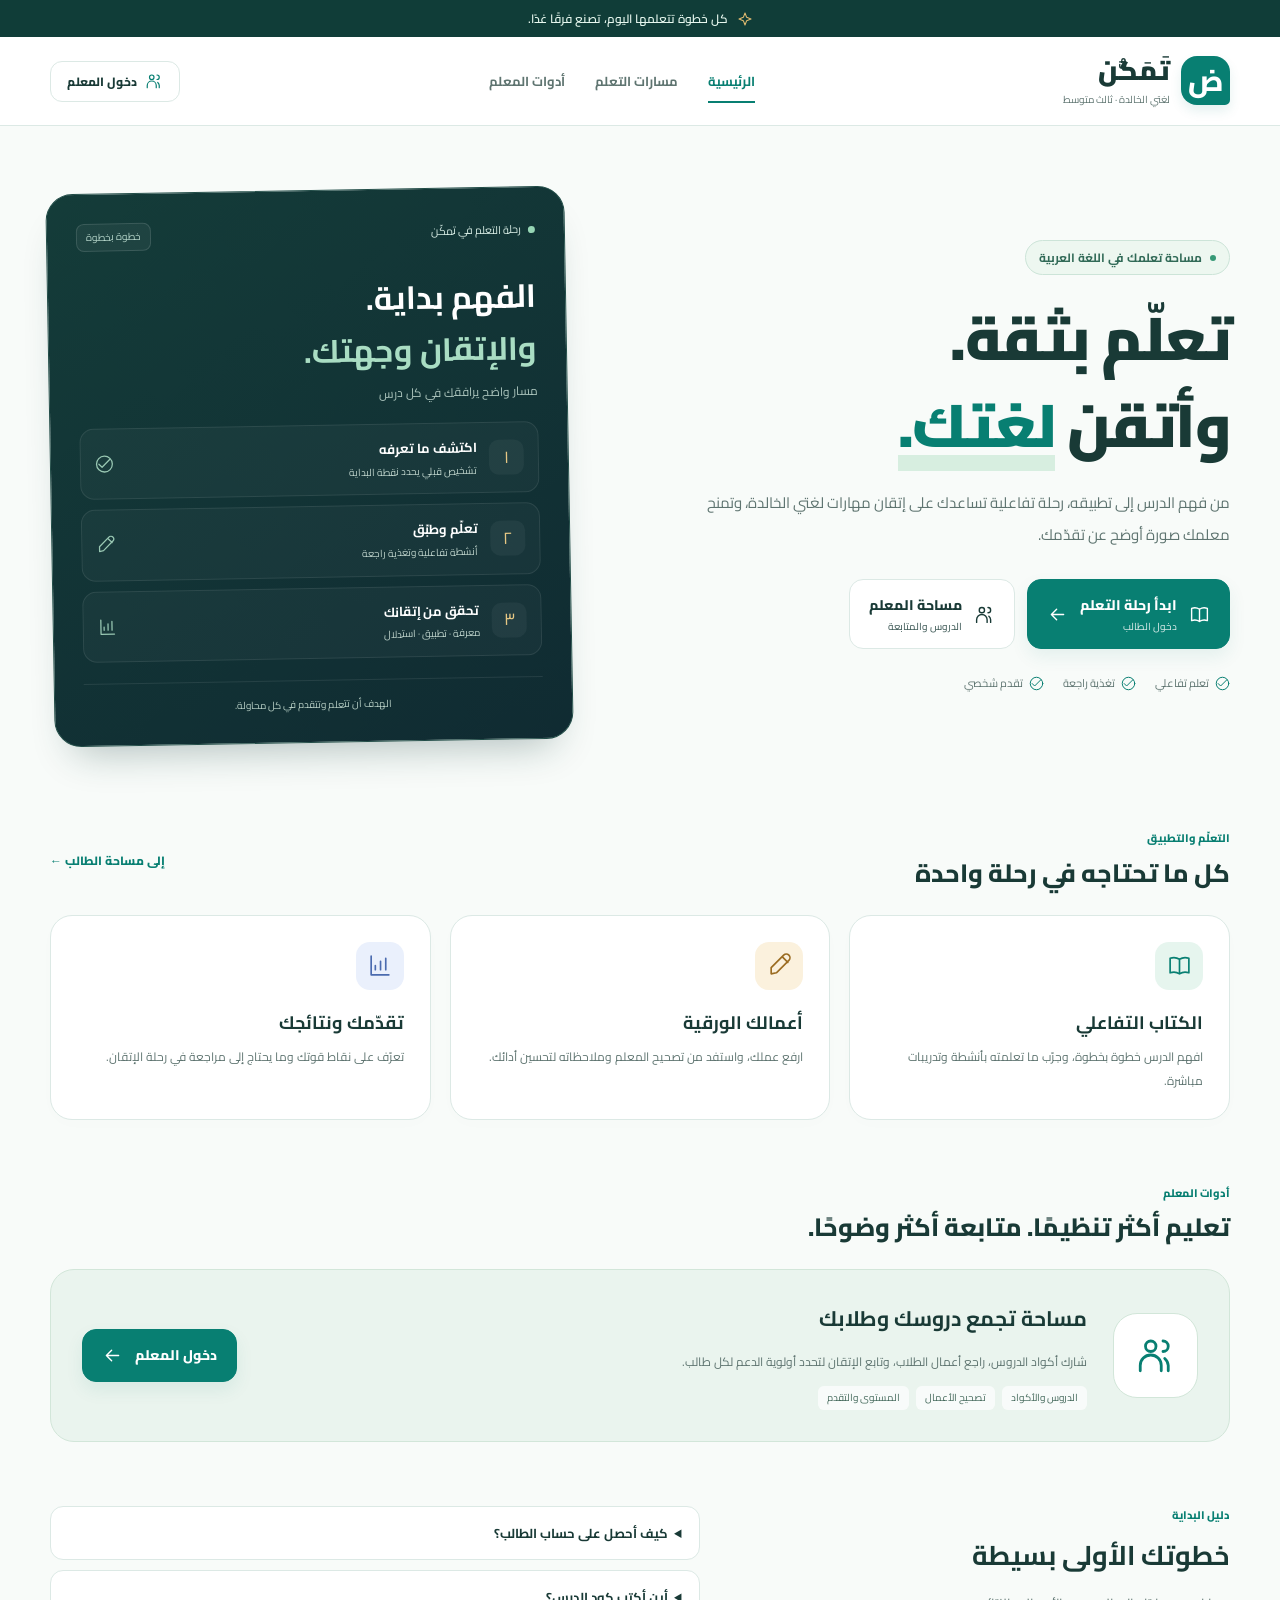
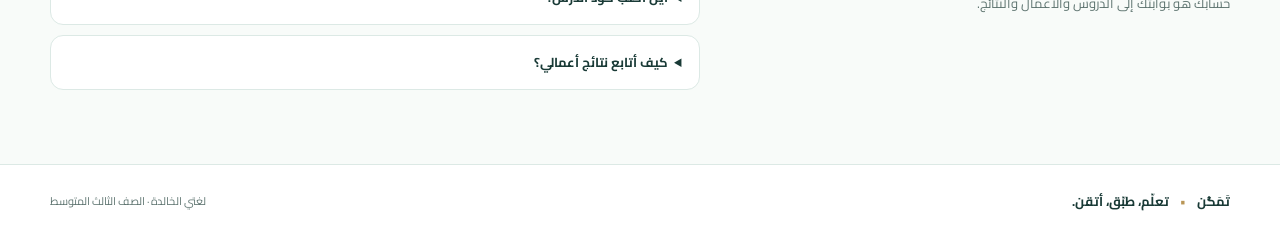
==== commit 2aa29367: "Refresh Tamakkun portals and learning dashboards with a unified Arabic design" ====
--- a/index.html
+++ b/index.html
@@ -3,61 +3,14 @@
 <head>
 <meta charset="utf-8">
 <meta name="viewport" content="width=device-width,initial-scale=1">
-<meta name="theme-color" content="#173f35">
-<title>مِنَصَّةُ تَمَكُّن | لغتي الخالدة</title>
+<meta name="theme-color" content="#087f72">
+<meta name="description" content="تمكّن — منصة لغتي الخالدة للصف الثالث المتوسط. كتاب تفاعلي، تدريبات إتقان، وأعمال ورقية ومتابعة تقدم الطالب.">
+<title>تعلّم بثقة، وأتقن لغتك | منصة تمكّن</title>
 <link rel="stylesheet" href="portal.css">
+<link rel="stylesheet" href="tamakkun-ui.css?v=20261009">
 </head>
-<body class="portal-body">
-<main class="portal-shell">
-  <section class="portal-hero">
-    <div class="brand-lockup">
-      <div class="brand-mark">ض</div>
-      <div>
-        <span class="eyebrow">لغتي الخالدة • ثالث متوسط</span>
-        <h1>مِنَصَّةُ تَمَكُّن</h1>
-      </div>
-    </div>
-    <h2>تعلّم • طبّق • أتقن</h2>
-    <p>رحلات تعلم تفاعلية تقيس فهم الطالب، وتحدد ما يحتاجه، وتربط التعلم بالتطبيق والأعمال الورقية.</p>
-    <div class="feature-pills">
-      <span>كود لكل درس</span>
-      <span>معرفة • تطبيق • استدلال</span>
-      <span>علاج وإثراء</span>
-      <span>أعمال ورقية</span>
-    </div>
-  </section>
-
-  <section class="portal-choices" aria-label="بوابات الدخول">
-    <div class="section-heading">
-      <span>اختر بوابة الدخول</span>
-      <h2>مساحتك في المنصة</h2>
-      <p>دخول الطالب منفصل عن دخول المعلم وصلاحيات كل حساب مستقلة.</p>
-    </div>
-
-    <div class="role-grid">
-      <a class="role-card student" href="student.html">
-        <div class="role-icon">ط</div>
-        <div>
-          <span class="role-label">بوابة الطالب</span>
-          <h3>دخول الطالب</h3>
-          <p>الدروس، أكواد الرحلات، تدريبات الإتقان، الأعمال الورقية والنتائج.</p>
-        </div>
-        <strong>الدخول ←</strong>
-      </a>
-
-      <a class="role-card teacher" href="teacher.html">
-        <div class="role-icon">م</div>
-        <div>
-          <span class="role-label">بوابة المعلم</span>
-          <h3>دخول المعلم</h3>
-          <p>إنشاء الدروس، أكواد المشاركة، متابعة الإتقان وتصحيح أعمال الطلاب.</p>
-        </div>
-        <strong>الدخول ←</strong>
-      </a>
-    </div>
-
-    <p class="portal-note">الحسابات والنتائج وملفات الطلاب مرتبطة بقاعدة بيانات آمنة، ولا تُحفظ كلمات المرور داخل ملفات الموقع.</p>
-  </section>
-</main>
-</body>
-</html>+<body class="tk-public"><a class="tk-skip" href="#main-content">تجاوز إلى المحتوى</a><div class="tk-notice"><svg viewBox="0 0 24 24" fill="none" stroke="currentColor" stroke-width="1.6" stroke-linecap="round" stroke-linejoin="round" aria-hidden="true"><path d="m12 3 2.5 6.5L21 12l-6.5 2.5L12 21l-2.5-6.5L3 12l6.5-2.5L12 3Z"/></svg><span>كل خطوة تتعلمها اليوم، تصنع فرقًا غدًا.</span></div><header class="tk-header"><div class="tk-container tk-header-inner"><a class="tk-brand" href="index.html" aria-label="تمكّن — الرئيسية"><span class="tk-mark">ض</span><span><strong>تَمَكُّن</strong><small>لغتي الخالدة · ثالث متوسط</small></span></a><nav class="tk-nav" aria-label="التنقل الرئيسي"><a href="index.html" aria-current="page">الرئيسية</a><a href="index.html#learning">مسارات التعلم</a><a href="index.html#teachers">أدوات المعلم</a></nav><a class="tk-header-login" href="teacher.html"><svg viewBox="0 0 24 24" fill="none" stroke="currentColor" stroke-width="1.6" stroke-linecap="round" stroke-linejoin="round" aria-hidden="true"><circle cx="9" cy="7" r="3"/><path d="M3 21v-3a6 6 0 0 1 12 0v3M16 4a3 3 0 0 1 0 6m3 11v-3a6 6 0 0 0-2-4"/></svg>دخول المعلم</a></div></header><main id="main-content">
+<section class="tk-container tk-landing-hero"><div class="tk-hero-copy"><span class="tk-kicker"><i></i> مساحة تعلمك في اللغة العربية</span><h1>تعلّم بثقة.<br>وأتقن <em>لغتك.</em></h1><p class="tk-lead">من فهم الدرس إلى تطبيقه، رحلة تفاعلية تساعدك على إتقان مهارات لغتي الخالدة، وتمنح معلمك صورة أوضح عن تقدّمك.</p><div class="tk-cta-row"><a class="tk-button" href="student.html"><svg viewBox="0 0 24 24" fill="none" stroke="currentColor" stroke-width="1.6" stroke-linecap="round" stroke-linejoin="round" aria-hidden="true"><path d="M12 6c-3-2-6-2-9-1v14c3-1 6-1 9 1 3-2 6-2 9-1V5c-3-1-6-1-9 1Zm0 0v14"/></svg><span>ابدأ رحلة التعلم<small>دخول الطالب</small></span><svg viewBox="0 0 24 24" fill="none" stroke="currentColor" stroke-width="1.6" stroke-linecap="round" stroke-linejoin="round" aria-hidden="true"><path d="M19 12H5m6-6-6 6 6 6"/></svg></a><a class="tk-button tk-button-light" href="teacher.html"><svg viewBox="0 0 24 24" fill="none" stroke="currentColor" stroke-width="1.6" stroke-linecap="round" stroke-linejoin="round" aria-hidden="true"><circle cx="9" cy="7" r="3"/><path d="M3 21v-3a6 6 0 0 1 12 0v3M16 4a3 3 0 0 1 0 6m3 11v-3a6 6 0 0 0-2-4"/></svg><span>مساحة المعلم<small>الدروس والمتابعة</small></span></a></div><div class="tk-promises"><span><svg viewBox="0 0 24 24" fill="none" stroke="currentColor" stroke-width="1.6" stroke-linecap="round" stroke-linejoin="round" aria-hidden="true"><path d="m5 12 4 4L19 6"/><circle cx="12" cy="12" r="10"/></svg>تعلم تفاعلي</span><span><svg viewBox="0 0 24 24" fill="none" stroke="currentColor" stroke-width="1.6" stroke-linecap="round" stroke-linejoin="round" aria-hidden="true"><path d="m5 12 4 4L19 6"/><circle cx="12" cy="12" r="10"/></svg>تغذية راجعة</span><span><svg viewBox="0 0 24 24" fill="none" stroke="currentColor" stroke-width="1.6" stroke-linecap="round" stroke-linejoin="round" aria-hidden="true"><path d="m5 12 4 4L19 6"/><circle cx="12" cy="12" r="10"/></svg>تقدم شخصي</span></div></div><div class="tk-journey-board"><div class="tk-board-head"><span class="tk-live-dot"></span>رحلة التعلم في تمكّن<span class="tk-board-tag">خطوة بخطوة</span></div><h2>الفهم بداية.<br><span>والإتقان وجهتك.</span></h2><p>مسار واضح يرافقك في كل درس</p><div class="tk-board-step"><span>١</span><div><strong>اكتشف ما تعرفه</strong><small>تشخيص قبلي يحدد نقطة البداية</small></div><svg viewBox="0 0 24 24" fill="none" stroke="currentColor" stroke-width="1.6" stroke-linecap="round" stroke-linejoin="round" aria-hidden="true"><path d="m5 12 4 4L19 6"/><circle cx="12" cy="12" r="10"/></svg></div><div class="tk-board-step"><span>٢</span><div><strong>تعلّم وطبّق</strong><small>أنشطة تفاعلية وتغذية راجعة</small></div><svg viewBox="0 0 24 24" fill="none" stroke="currentColor" stroke-width="1.6" stroke-linecap="round" stroke-linejoin="round" aria-hidden="true"><path d="m15 4 5 5M4 20l5-1L21 7a2 2 0 0 0-5-5L4 14v6Z"/></svg></div><div class="tk-board-step"><span>٣</span><div><strong>تحقق من إتقانك</strong><small>معرفة · تطبيق · استدلال</small></div><svg viewBox="0 0 24 24" fill="none" stroke="currentColor" stroke-width="1.6" stroke-linecap="round" stroke-linejoin="round" aria-hidden="true"><path d="M4 3v18h17M8 16v-4m5 4V8m5 8V5"/></svg></div><div class="tk-board-bottom">الهدف أن تتعلم وتتقدم في كل محاولة.</div></div></section>
+<section class="tk-container tk-section" id="learning"><div class="tk-section-title"><div><span class="tk-eyebrow">التعلّم والتطبيق</span><h2>كل ما تحتاجه في رحلة واحدة</h2></div><a href="student.html">إلى مساحة الطالب ←</a></div><div class="tk-feature-grid"><article class="tk-feature"><span class="tk-icon mint"><svg viewBox="0 0 24 24" fill="none" stroke="currentColor" stroke-width="1.6" stroke-linecap="round" stroke-linejoin="round" aria-hidden="true"><path d="M12 6c-3-2-6-2-9-1v14c3-1 6-1 9 1 3-2 6-2 9-1V5c-3-1-6-1-9 1Zm0 0v14"/></svg></span><h3>الكتاب التفاعلي</h3><p>افهم الدرس خطوة بخطوة، وجرّب ما تعلمته بأنشطة وتدريبات مباشرة.</p></article><article class="tk-feature"><span class="tk-icon amber"><svg viewBox="0 0 24 24" fill="none" stroke="currentColor" stroke-width="1.6" stroke-linecap="round" stroke-linejoin="round" aria-hidden="true"><path d="m15 4 5 5M4 20l5-1L21 7a2 2 0 0 0-5-5L4 14v6Z"/></svg></span><h3>أعمالك الورقية</h3><p>ارفع عملك، واستفد من تصحيح المعلم وملاحظاته لتحسين أدائك.</p></article><article class="tk-feature"><span class="tk-icon blue"><svg viewBox="0 0 24 24" fill="none" stroke="currentColor" stroke-width="1.6" stroke-linecap="round" stroke-linejoin="round" aria-hidden="true"><path d="M4 3v18h17M8 16v-4m5 4V8m5 8V5"/></svg></span><h3>تقدّمك ونتائجك</h3><p>تعرّف على نقاط قوتك وما يحتاج إلى مراجعة في رحلة الإتقان.</p></article></div></section>
+<section class="tk-container tk-section" id="teachers"><div class="tk-section-title"><div><span class="tk-eyebrow">أدوات المعلم</span><h2>تعليم أكثر تنظيمًا. متابعة أكثر وضوحًا.</h2></div></div><div class="tk-teacher-band"><span class="tk-teacher-symbol"><svg viewBox="0 0 24 24" fill="none" stroke="currentColor" stroke-width="1.6" stroke-linecap="round" stroke-linejoin="round" aria-hidden="true"><circle cx="9" cy="7" r="3"/><path d="M3 21v-3a6 6 0 0 1 12 0v3M16 4a3 3 0 0 1 0 6m3 11v-3a6 6 0 0 0-2-4"/></svg></span><div><h3>مساحة تجمع دروسك وطلابك</h3><p>شارك أكواد الدروس، راجع أعمال الطلاب، وتابع الإتقان لتحدد أولوية الدعم لكل طالب.</p><div class="tk-tags"><span>الدروس والأكواد</span><span>تصحيح الأعمال</span><span>المستوى والتقدم</span></div></div><a class="tk-button" href="teacher.html">دخول المعلم <svg viewBox="0 0 24 24" fill="none" stroke="currentColor" stroke-width="1.6" stroke-linecap="round" stroke-linejoin="round" aria-hidden="true"><path d="M19 12H5m6-6-6 6 6 6"/></svg></a></div></section>
+<section class="tk-container tk-section tk-faq"><div><span class="tk-eyebrow">دليل البداية</span><h2>خطوتك الأولى بسيطة</h2><p>حسابك هو بوابتك إلى الدروس والأعمال والنتائج.</p></div><div><details><summary>كيف أحصل على حساب الطالب؟</summary><p>احصل على رمز الطالب والرقم السري من معلمك، ثم سجّل الدخول من بوابة الطالب.</p></details><details><summary>أين أكتب كود الدرس؟</summary><p>بعد تسجيل الدخول، ستجد خانة «أدخل كود الدرس» في الرئيسية. أدخل الكود الذي شاركه معلمك لفتح الرحلة.</p></details><details><summary>كيف أتابع نتائج أعمالي؟</summary><p>افتح «أعمالي الورقية» لمراجعة التصحيح، و«تقدمي ونتائجي» للاطلاع على مستوى إتقانك.</p></details></div></section></main><footer class="tk-footer"><div class="tk-container"><strong>تَمَكُّن <span>•</span> تعلّم، طبّق، أتقن.</strong><span>لغتي الخالدة · الصف الثالث المتوسط</span></div></footer></body></html>
--- a/tamakkun-ui.css
+++ b/tamakkun-ui.css
@@ -0,0 +1,21 @@
+@import url('https://fonts.googleapis.com/css2?family=Cairo:wght@400;500;600;700;800;900&display=swap');
+/* Shared visual layer: public portals and existing authenticated workspaces. */
+:root{--tk-teal:#087f72;--tk-dark:#103d38;--tk-ink:#193a36;--tk-muted:#5e7470;--tk-line:#dce9e5;--tk-mint:#e6f5ee;--tk-gold:#be8d38;--tk-surface:#f5f9f7;--tk-radius:22px}
+html{scroll-behavior:smooth;scroll-padding-top:96px}body,button,input,select,textarea{font-family:'Cairo',Tahoma,Arial,sans-serif}button,a,input,summary{touch-action:manipulation}button,a{ -webkit-tap-highlight-color:transparent}a,button{transition:background .18s,box-shadow .18s,transform .18s}a:focus-visible,button:focus-visible,input:focus-visible,summary:focus-visible,select:focus-visible,textarea:focus-visible{outline:3px solid #cc923c;outline-offset:4px}svg{width:24px;height:24px;flex-shrink:0}button:disabled{cursor:wait;opacity:.65}.tk-skip{position:fixed;z-index:1000;top:-100px;right:20px;background:#fff;color:var(--tk-dark);border:2px solid var(--tk-teal);padding:10px 20px;border-radius:12px}.tk-skip:focus{top:12px}
+.tk-public{margin:0;background:#f8fbf9;color:var(--tk-ink);line-height:1.75}.tk-public *{box-sizing:border-box}.tk-public a{text-decoration:none;color:inherit}.tk-container{width:min(1180px,calc(100% - 64px));margin-inline:auto}.tk-notice{display:flex;justify-content:center;align-items:center;gap:9px;padding:8px 18px;background:var(--tk-dark);color:#e7f8ef;font-size:12px;font-weight:600}.tk-notice svg{width:16px;height:16px;color:#e1bb70}.tk-header{background:rgba(255,255,255,.96);border-bottom:1px solid var(--tk-line)}.tk-header-inner{display:flex;align-items:center;justify-content:space-between;gap:25px;min-height:88px}.tk-brand{display:flex;gap:11px;align-items:center;flex-shrink:0}.tk-mark{display:grid;place-items:center;width:49px;height:49px;border-radius:16px 16px 5px 16px;background:var(--tk-teal);color:#fff;font-size:29px;font-weight:800;box-shadow:0 6px 12px #087f721b}.tk-brand strong{display:block;font-size:27px;line-height:1.2;font-weight:900}.tk-brand small{display:block;font-size:10px;color:var(--tk-muted);margin-top:5px}.tk-nav{display:flex;gap:30px;align-items:center;font-size:13px;font-weight:700}.tk-nav a{padding-block:9px;color:var(--tk-muted)}.tk-nav a:hover,.tk-nav a[aria-current]{color:var(--tk-teal)}.tk-nav a[aria-current]{box-shadow:0 2px var(--tk-teal)}.tk-header-login{display:flex;gap:8px;align-items:center;padding:9px 16px;border:1px solid var(--tk-line);border-radius:12px;font-size:12px;font-weight:800;background:white}.tk-header-login svg{width:18px;height:18px;color:var(--tk-teal)}.tk-header-login:hover{background:var(--tk-mint)}
+.tk-landing-hero,.tk-auth-grid{display:grid;grid-template-columns:1.12fr 1fr;align-items:center;gap:80px;padding-top:64px;padding-bottom:64px}.tk-hero-copy{min-width:0}.tk-kicker{display:inline-flex;gap:8px;align-items:center;border:1px solid #cce4d8;color:#316a57;background:#edf7f0;border-radius:99px;padding:6px 13px;font-size:12px;font-weight:700}.tk-kicker i{width:6px;height:6px;background:#369976;border-radius:50%}.tk-hero-copy h1{font-size:clamp(38px,4.7vw,62px);letter-spacing:-1.5px;line-height:1.45;font-weight:900;margin:20px 0 17px}.tk-hero-copy h1 em{font-style:normal;color:var(--tk-teal);position:relative;white-space:normal;background:linear-gradient(transparent 77%,#d7eee0 77%,#d7eee0 91%,transparent 91%)}.tk-lead{font-size:15px;line-height:2.15;color:var(--tk-muted);max-width:570px;margin:0}.tk-cta-row{display:flex;flex-wrap:wrap;gap:12px;margin-top:28px}.tk-button{display:inline-flex;align-items:center;justify-content:center;gap:12px;border:1px solid var(--tk-teal);background:var(--tk-teal);color:#fff!important;padding:13px 19px;border-radius:14px;font-weight:800;font-size:14px;box-shadow:0 8px 18px #087f7215}.tk-button small{display:block;font-size:10px;font-weight:500;opacity:.8}.tk-button:hover{background:#08695f;transform:translateY(-2px)}.tk-button-light{background:#fff;color:var(--tk-ink)!important;border-color:var(--tk-line);box-shadow:none}.tk-button-light:hover{background:var(--tk-mint)}.tk-button svg{width:21px;height:21px}.tk-promises{display:flex;gap:19px;flex-wrap:wrap;margin-top:25px}.tk-promises span{display:flex;align-items:center;gap:6px;font-size:11px;color:var(--tk-muted)}.tk-promises svg{width:15px;height:15px;color:var(--tk-teal)}
+.tk-journey-board{position:relative;background:linear-gradient(150deg,#143c39,#102b32);color:#fff;border:1px solid #224d48;border-radius:27px;padding:29px;box-shadow:0 24px 40px -20px #123b3855;transform:rotate(-1deg)}.tk-board-head{display:flex;align-items:center;gap:7px;color:#d7ece4;font-size:11px}.tk-live-dot{width:7px;height:7px;background:#96d6b5;border-radius:50%}.tk-board-tag{margin-inline-start:auto;font-size:10px;color:#b6d6ca;padding:4px 9px;background:#ffffff0c;border:1px solid #ffffff20;border-radius:8px}.tk-journey-board h2{font-size:32px;line-height:1.65;margin:25px 0 6px}.tk-journey-board h2 span{color:#a9ddc3}.tk-journey-board>p{font-size:12px;color:#acc5bd;margin:0 0 20px}.tk-board-step{display:flex;align-items:center;gap:12px;padding:13px 14px;border:1px solid #ffffff16;background:#ffffff08;border-radius:14px;margin-top:10px}.tk-board-step>span{display:grid;place-items:center;width:35px;height:35px;background:#ffffff0b;border-radius:10px;font-size:17px;color:#e6c784}.tk-board-step strong,.tk-board-step small{display:block}.tk-board-step strong{font-size:13px}.tk-board-step small{font-size:10px;color:#bdd2ca;margin-top:3px}.tk-board-step svg{width:19px;height:19px;margin-inline-start:auto;color:#98c7b2}.tk-board-bottom{margin-top:21px;border-top:1px solid #ffffff16;padding-top:15px;font-size:10px;color:#b5cdc3;text-align:center}
+.tk-section{padding-block:22px 42px;scroll-margin-top:20px}.tk-section-title{display:flex;align-items:center;justify-content:space-between;gap:20px;margin-bottom:22px}.tk-eyebrow{display:block;color:var(--tk-teal);font-size:11px;font-weight:800}.tk-section-title h2{font-size:25px;line-height:1.6;margin:4px 0 0;font-weight:800}.tk-section-title>a{color:var(--tk-teal);font-size:12px;font-weight:800;flex-shrink:0}.tk-feature-grid{display:grid;grid-template-columns:repeat(3,1fr);gap:19px}.tk-feature{position:relative;border:1px solid var(--tk-line);border-radius:var(--tk-radius);padding:26px;background:#fff;box-shadow:0 4px 18px #103d3803}.tk-icon{display:inline-grid;place-items:center;width:48px;height:48px;border-radius:14px;background:var(--tk-mint);color:var(--tk-teal)}.tk-icon svg{width:25px;height:25px}.tk-icon.amber{background:#fbf1dd;color:#9b6c21}.tk-icon.blue{background:#eaf0fc;color:#4b6baf}.tk-icon.rose{background:#f9edf2;color:#a75a78}.tk-feature h3{font-size:18px;margin:17px 0 7px}.tk-feature p{color:var(--tk-muted);font-size:12px;line-height:2;margin:0}.tk-teacher-band{display:flex;align-items:center;gap:26px;background:#eaf4ee;border:1px solid #d2e6d9;border-radius:24px;padding:31px}.tk-teacher-symbol{width:85px;height:85px;border:1px solid #d2e6d9;border-radius:24px;background:#fff;display:grid;place-items:center;flex-shrink:0;color:var(--tk-teal)}.tk-teacher-symbol svg{width:42px;height:42px}.tk-teacher-band h3{margin:0;font-size:21px}.tk-teacher-band p{font-size:12px;color:var(--tk-muted);line-height:2}.tk-teacher-band>.tk-button{margin-inline-start:auto;white-space:nowrap;flex-shrink:0}.tk-tags{display:flex;gap:7px;flex-wrap:wrap}.tk-tags span{padding:3px 9px;font-size:10px;border-radius:6px;background:#ffffffb3;color:#456a5c}.tk-faq{display:grid;grid-template-columns:1fr 1.4fr;gap:65px;padding-bottom:64px}.tk-faq h2{font-size:27px;margin:7px 0}.tk-faq>div>p{font-size:13px;color:var(--tk-muted)}.tk-faq details{background:#fff;border:1px solid var(--tk-line);border-radius:13px;margin-bottom:10px;padding:15px 18px}.tk-faq summary{font-size:13px;font-weight:700;cursor:pointer}.tk-faq details p{font-size:12px;line-height:2;color:var(--tk-muted)}.tk-footer{border-top:1px solid var(--tk-line);background:#fff;padding:25px 0}.tk-footer>.tk-container{display:flex;justify-content:space-between;gap:20px;align-items:center}.tk-footer strong{font-size:13px}.tk-footer strong span{color:#b99656;margin:0 8px}.tk-footer .tk-container>span{color:var(--tk-muted);font-size:11px}
+/* Login forms preserve their original field IDs and submit handlers. */
+.tk-auth-grid{gap:100px;min-height:600px;padding-block:57px 45px}.tk-auth-grid h1{font-size:clamp(36px,4vw,51px)}.tk-benefits{list-style:none;margin:24px 0;padding:0;display:grid;gap:12px}.tk-benefits li{display:flex;align-items:center;gap:10px;font-size:12px;color:#47665b}.tk-benefits svg{width:18px;height:18px;color:var(--tk-teal)}.tk-text-link{font-size:12px;color:var(--tk-teal)!important;font-weight:800}.tk-form-column{min-width:0}.tk-public .auth-card{width:100%;border:1px solid var(--tk-line);border-radius:24px;background:#fff;padding:31px;box-shadow:0 16px 50px -25px #103d3840}.tk-form-icon{width:46px;height:46px;border-radius:13px;display:grid;place-items:center;background:var(--tk-mint);color:var(--tk-teal);float:left}.tk-public .auth-title>span{padding:3px 9px;font-size:10px;background:var(--tk-mint);color:var(--tk-teal)}.tk-public .auth-title h2{font-size:26px;margin-top:12px}.tk-public .auth-title p{font-size:12px;margin-bottom:23px;line-height:1.8}.tk-public .auth-card label{margin:17px 0}.tk-public .auth-card label>span{font-size:12px}.tk-public .auth-card input{padding:12px 14px;border-radius:10px;background:#fbfdfc;font-size:14px;min-height:48px}.tk-public .auth-card input:focus{box-shadow:0 0 0 3px #e2f2eb}.tk-public .auth-submit{background:var(--tk-teal);font-size:14px;min-height:49px;border-radius:11px}.tk-public .auth-submit:hover{background:#096b60}.tk-password-wrap{position:relative;display:block}.tk-public .auth-card .tk-password-wrap input{padding-inline-end:68px}.tk-password-toggle{position:absolute;inset-inline-end:8px;top:7px;border:0;border-radius:7px;background:#edf5f0;color:#326c59;font-size:11px;padding:7px;cursor:pointer}.tk-login-help{font-size:10px;color:var(--tk-muted);text-align:center;margin:19px 0 0}.tk-switch-role{font-size:11px;text-align:center;margin-top:17px;color:var(--tk-muted)}.tk-switch-role a{font-weight:800;color:var(--tk-teal)}.tk-auth-features{border-top:1px solid var(--tk-line);padding-top:32px}.tk-auth-features .tk-section-title h2{font-size:22px}.tk-auth-features .tk-feature{padding:21px}.tk-auth-features .tk-feature h3{font-size:16px}
+/* Dashboard visual system: no changes to progress, permissions, or grading. */
+.tk-workspace{--bg:#f5f9f7;--green:#123f37;--green2:#087f72;--accent:#087f72;--accent2:#e6f5ee;--line:#dce9e5;--muted:#5e7470;--ink:#193a36;background:var(--bg);line-height:1.7}.tk-workspace .main,.tk-workspace .teacher-main{min-width:0}.tk-workspace .sidebar,.tk-workspace .teacher-side{background:#123e36}.tk-workspace .sidebar{overflow-y:auto}.tk-workspace .brand h1{font-size:19px}.tk-workspace .brand-mark{border-radius:14px 14px 4px 14px}.tk-workspace .topbar{padding-block:25px 22px}.tk-workspace .topbar h2,.tk-workspace .teacher-top h1{font-size:24px}.tk-workspace .nav-item,.tk-workspace .teacher-side nav button{font-size:12px;padding:11px 14px}.tk-workspace .sidebar nav{gap:5px}.tk-workspace .hero,.tk-workspace .teacher-hero{position:relative;background:linear-gradient(120deg,#133f38,#087b69);box-shadow:none;border-radius:24px;border:1px solid #1e7662;padding:30px}.tk-workspace .hero h3{font-size:33px;line-height:1.6;margin:12px 0}.tk-workspace .hero p{font-size:12px;max-width:580px;line-height:2}.tk-workspace .hero .primary{font-size:12px;border-radius:11px;margin-top:8px}.tk-workspace .hero .progress-ring{flex-shrink:0;margin-inline-start:25px}.tk-workspace .ring:after{background:#125746}.tk-workspace .progress-ring small{font-size:10px}.tk-workspace .stats-grid{gap:12px;margin:19px 0 28px}.tk-workspace .stats-grid article,.tk-workspace .teacher-kpis article{border-radius:17px;padding:18px;border:1px solid var(--tk-line);border-top:3px solid #d0e8db}.tk-workspace .stats-grid article:nth-child(2){border-top-color:#68b59a}.tk-workspace .stats-grid article:nth-child(3){border-top-color:#dfbb72}.tk-workspace .stats-grid article:nth-child(4){border-top-color:#90aee0}.tk-workspace .stats-grid span,.tk-workspace .teacher-kpis span{font-size:12px}.tk-workspace .stats-grid small,.tk-workspace .teacher-kpis small{font-size:10px}.tk-workspace .stats-grid strong{font-size:28px;color:#174d40;margin:5px 0}.tk-workspace .card,.tk-workspace .unit-card,.tk-workspace .teacher-card{border-radius:19px}.tk-workspace .code-launch{background:#fff;border:1px solid var(--tk-line);padding:22px;box-shadow:none}.tk-workspace .card-title h3{font-size:19px}.tk-workspace .code-form input{min-width:0}.tk-workspace .demo-codes{line-height:2.3}.tk-workspace .section-head h3{font-size:22px}.tk-workspace .path-card{padding:16px;border-radius:16px;font-size:12px}.tk-workspace .path-card small{font-size:10px}.tk-workspace .teacher-card button{background:var(--tk-mint);color:var(--tk-teal);cursor:pointer;font-size:12px}.tk-workspace .teacher-card p{font-size:12px}.tk-workspace .status-chip{background:#e6f5ee;color:#24694f}.tk-workspace-title{margin:28px 0 17px}.tk-workspace-title h2{font-size:23px}.tk-quick-grid{display:grid;grid-template-columns:repeat(4,minmax(0,1fr));gap:12px;margin-bottom:22px}.tk-quick-card{position:relative;display:block;text-align:right;border:1px solid var(--tk-line);background:#fff;padding:19px 16px;border-radius:18px;color:var(--tk-ink);cursor:pointer}.tk-quick-card:hover{border-color:#96c7b0;box-shadow:0 8px 20px #153f3710;transform:translateY(-3px)}.tk-quick-card strong,.tk-quick-card small{display:block}.tk-quick-card strong{font-size:13px;margin-top:12px}.tk-quick-card small{font-size:10px;color:var(--tk-muted);margin-top:5px;line-height:1.8}.tk-quick-card .tk-icon{width:40px;height:40px;border-radius:12px}.tk-quick-card .tk-icon svg{width:22px;height:22px}.tk-quick-arrow{position:absolute;top:25px;left:17px;color:#829d91}.tk-workspace .book-catalog .book-card{border-radius:20px}.tk-menu-backdrop{display:none}.tk-side-close{display:none}
+@media(min-width:1051px){.tk-workspace .sidebar{position:sticky;top:0;height:100vh}.tk-workspace .sidebar .side-note{position:static;margin-top:28px}}
+@media(max-width:1100px){.tk-landing-hero,.tk-auth-grid{gap:40px}.tk-nav{gap:18px}.tk-quick-grid{grid-template-columns:repeat(2,minmax(0,1fr))}.tk-teacher-band{gap:20px}.tk-teacher-symbol{display:none}}
+@media(max-width:1050px){.tk-workspace .topbar{gap:14px}.tk-workspace .menu-btn{flex-shrink:0;z-index:1}.tk-workspace .sidebar{height:100dvh;padding-top:55px}.tk-workspace .tk-side-close{display:block;position:absolute;top:12px;left:16px;width:34px;height:34px;background:#ffffff18;color:#fff;border:1px solid #ffffff30;border-radius:9px;cursor:pointer}.tk-menu-backdrop.is-open{display:block;position:fixed;inset:0;background:#0b241b88;border:0;z-index:49}.tk-workspace .top-actions{display:flex;align-items:center}.tk-workspace .streak{display:none}.tk-workspace .top-actions .ghost{white-space:nowrap;font-size:11px;padding:8px 12px}.tk-workspace .topbar h2{font-size:20px}}
+@media(max-width:760px){.tk-container{width:calc(100% - 36px)}.tk-header-inner{min-height:78px;gap:10px;flex-wrap:wrap;padding-top:12px}.tk-brand strong{font-size:24px}.tk-mark{width:43px;height:43px;font-size:26px}.tk-header-login{padding:7px 11px;font-size:11px}.tk-nav{order:3;justify-content:center;width:100%;gap:25px;font-size:11px;padding-block:2px 9px}.tk-landing-hero,.tk-auth-grid{grid-template-columns:1fr;gap:30px;padding-block:34px}.tk-hero-copy h1{font-size:43px;margin-top:16px}.tk-auth-grid h1{font-size:35px}.tk-lead{font-size:13px}.tk-journey-board{transform:none}.tk-journey-board h2{font-size:29px}.tk-feature-grid{grid-template-columns:1fr;gap:12px}.tk-feature{display:grid;grid-template-columns:48px 1fr;column-gap:15px;padding:21px}.tk-feature>.tk-icon{grid-row:1/3}.tk-feature h3{margin:0 0 5px;font-size:17px}.tk-feature p{grid-column:2;font-size:12px}.tk-section-title{align-items:flex-start;gap:12px}.tk-section-title h2{font-size:21px}.tk-section-title>a{font-size:10px;margin-top:5px}.tk-teacher-band{flex-direction:column;align-items:flex-start;padding:23px}.tk-teacher-band>.tk-button{margin-inline-start:0}.tk-teacher-band h3{font-size:20px}.tk-faq{grid-template-columns:1fr;gap:16px;padding-bottom:30px}.tk-footer>.tk-container{flex-direction:column;gap:5px;align-items:flex-start}.tk-section{padding-bottom:30px}.tk-benefits{gap:8px;margin-top:18px}.tk-public .auth-card{padding:26px}.tk-auth-features .tk-feature h3{margin:0}.tk-workspace .hero h3{font-size:27px}.tk-workspace .hero,.tk-workspace .teacher-hero{padding:23px}.tk-workspace .stats-grid{grid-template-columns:repeat(2,minmax(0,1fr))}.tk-workspace .path-grid{grid-template-columns:repeat(2,minmax(0,1fr))}.tk-workspace .topbar h2{font-size:17px}.tk-workspace .topbar .eyebrow{font-size:10px}.tk-workspace .teacher-side{padding-bottom:17px}.tk-workspace .teacher-side nav{grid-template-columns:repeat(2,minmax(0,1fr))}.tk-workspace .teacher-top{gap:12px}.tk-workspace .teacher-top h1{font-size:22px}.tk-workspace .teacher-hero h2{font-size:25px}}
+@media(max-width:420px){.tk-container{width:calc(100% - 28px)}.tk-hero-copy h1{font-size:38px}.tk-auth-grid h1{font-size:32px}.tk-cta-row>.tk-button{width:100%}.tk-public .auth-card{padding:22px}.tk-section-title{display:block}.tk-section-title>a{display:inline-block;margin-top:8px}.tk-promises{gap:12px}.tk-workspace .main{padding-inline:13px}.tk-quick-card{padding:15px 12px}.tk-quick-card small{font-size:9px}.tk-workspace .stats-grid article{padding:14px}.tk-workspace .path-grid{grid-template-columns:1fr}}
+@media(prefers-reduced-motion:reduce){html{scroll-behavior:auto}*,*::before,*::after{transition:none!important;animation:none!important}}
+@media print{.tk-notice,.tk-header,.tk-footer,.tk-skip,.tk-menu-backdrop,.tk-side-close,.tk-quick-grid{display:none!important}.tk-workspace .sidebar,.tk-workspace .teacher-side{display:none}.tk-workspace .app-shell,.tk-workspace .teacher-shell{display:block}.tk-workspace .main,.tk-workspace .teacher-main{padding:0}}
+
+@media(max-width:760px){.tk-auth-grid .tk-benefits,.tk-auth-grid .tk-text-link{display:none}.tk-auth-grid{gap:24px}.tk-auth-grid h1{font-size:30px;margin:12px 0}.tk-auth-grid .tk-lead{font-size:12px;line-height:1.9}.tk-auth-grid .tk-kicker{font-size:10px}}
